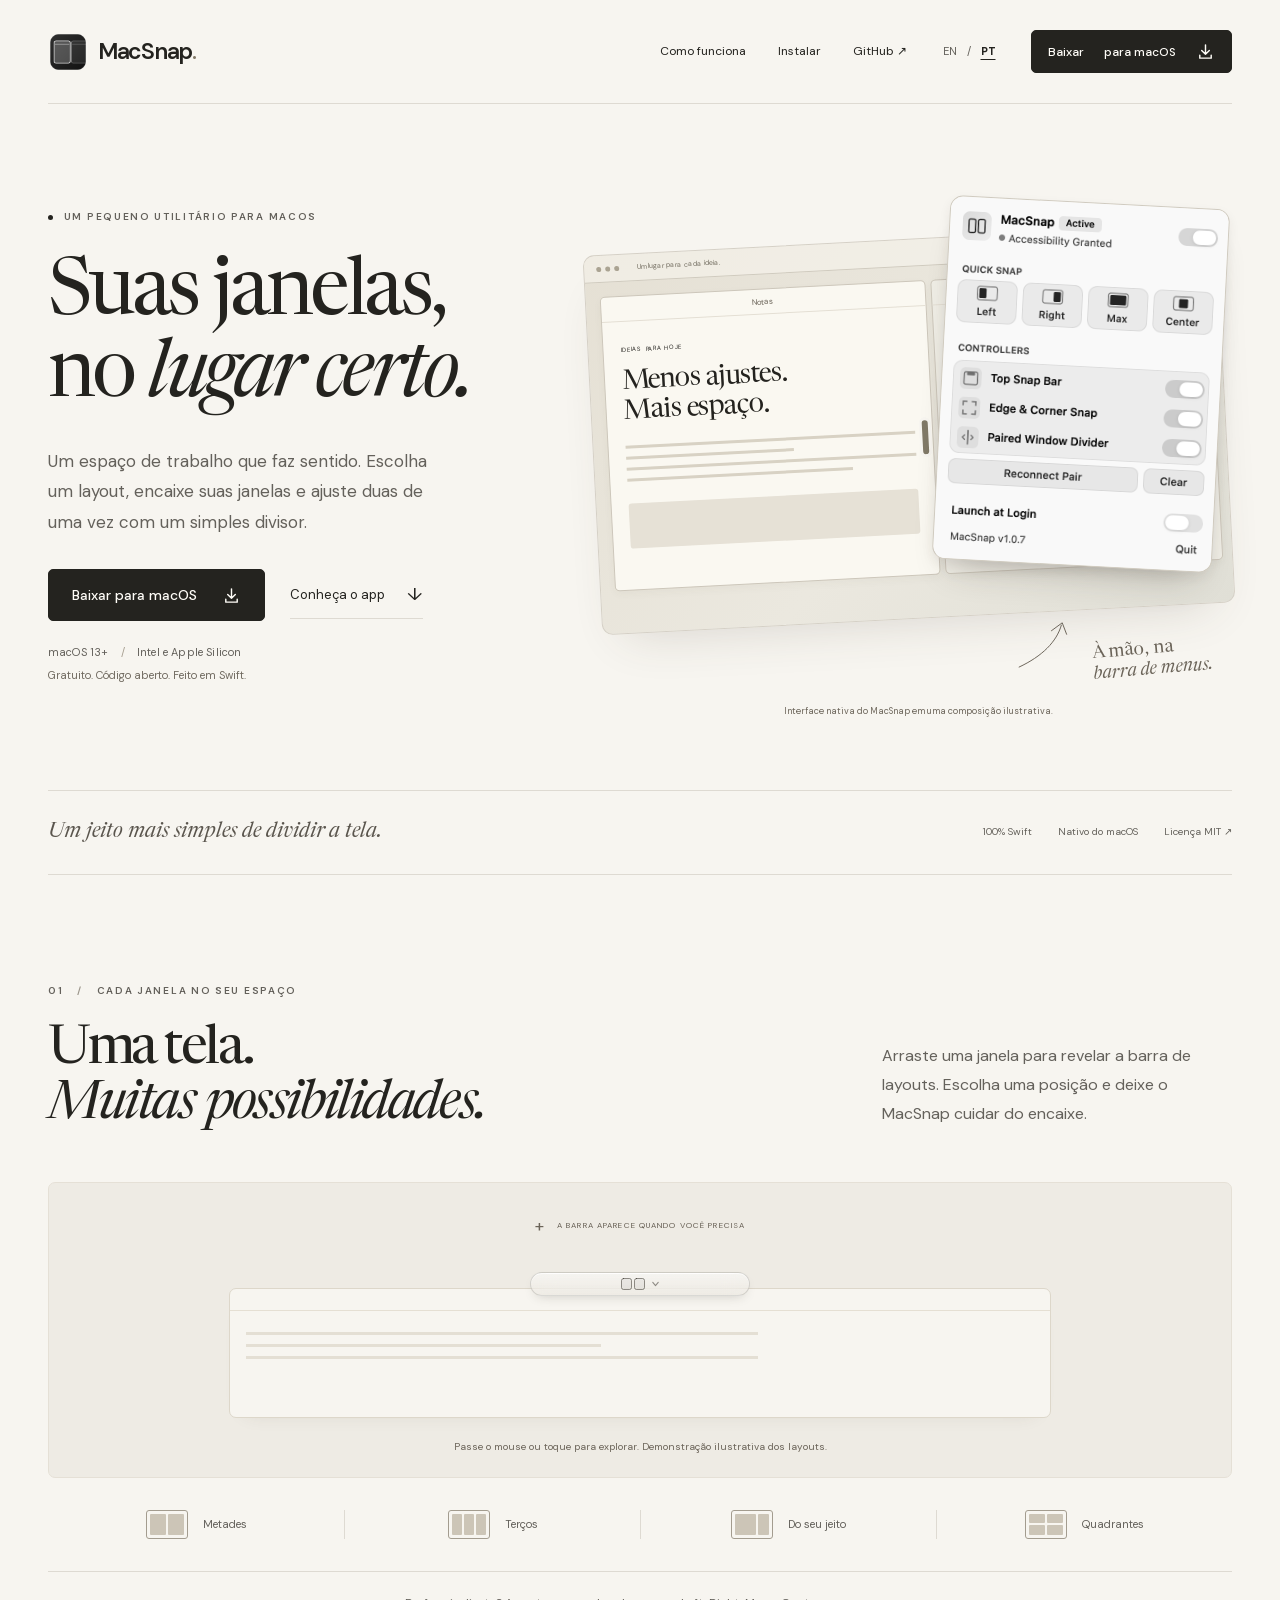
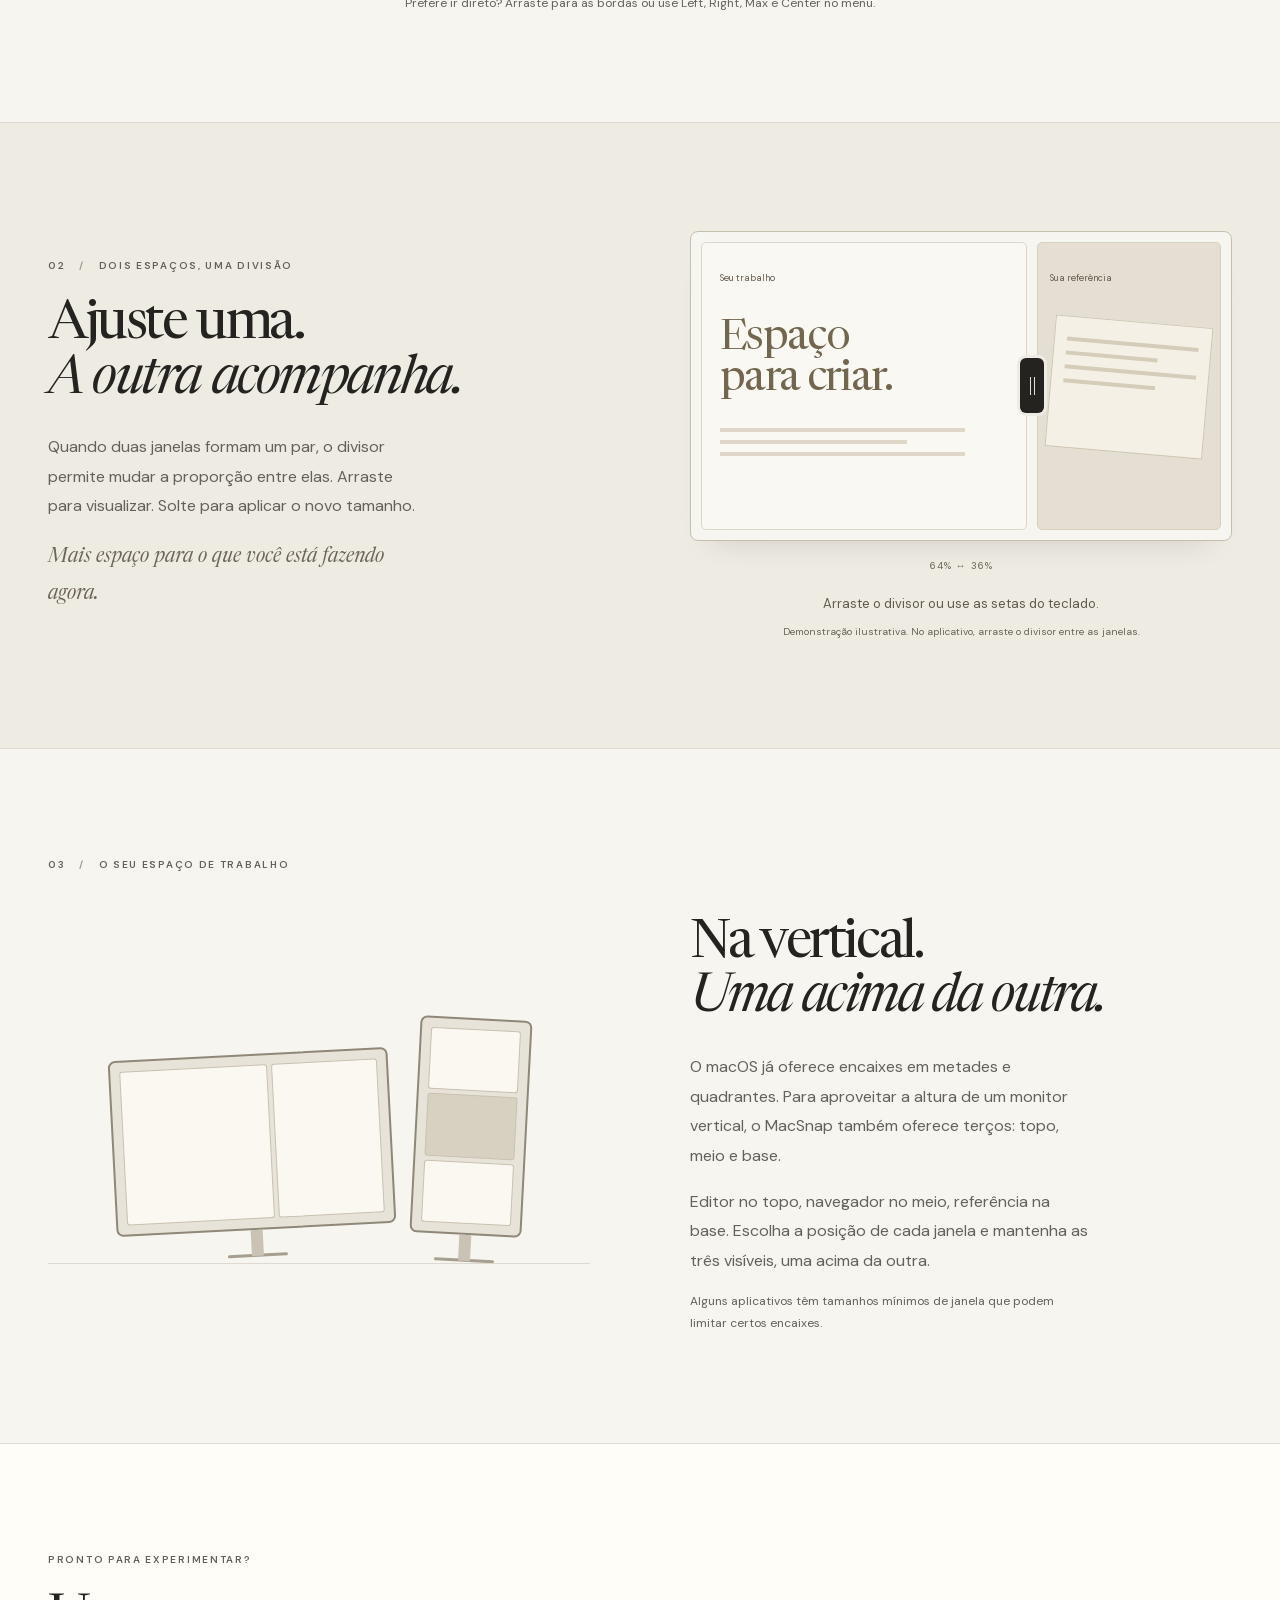
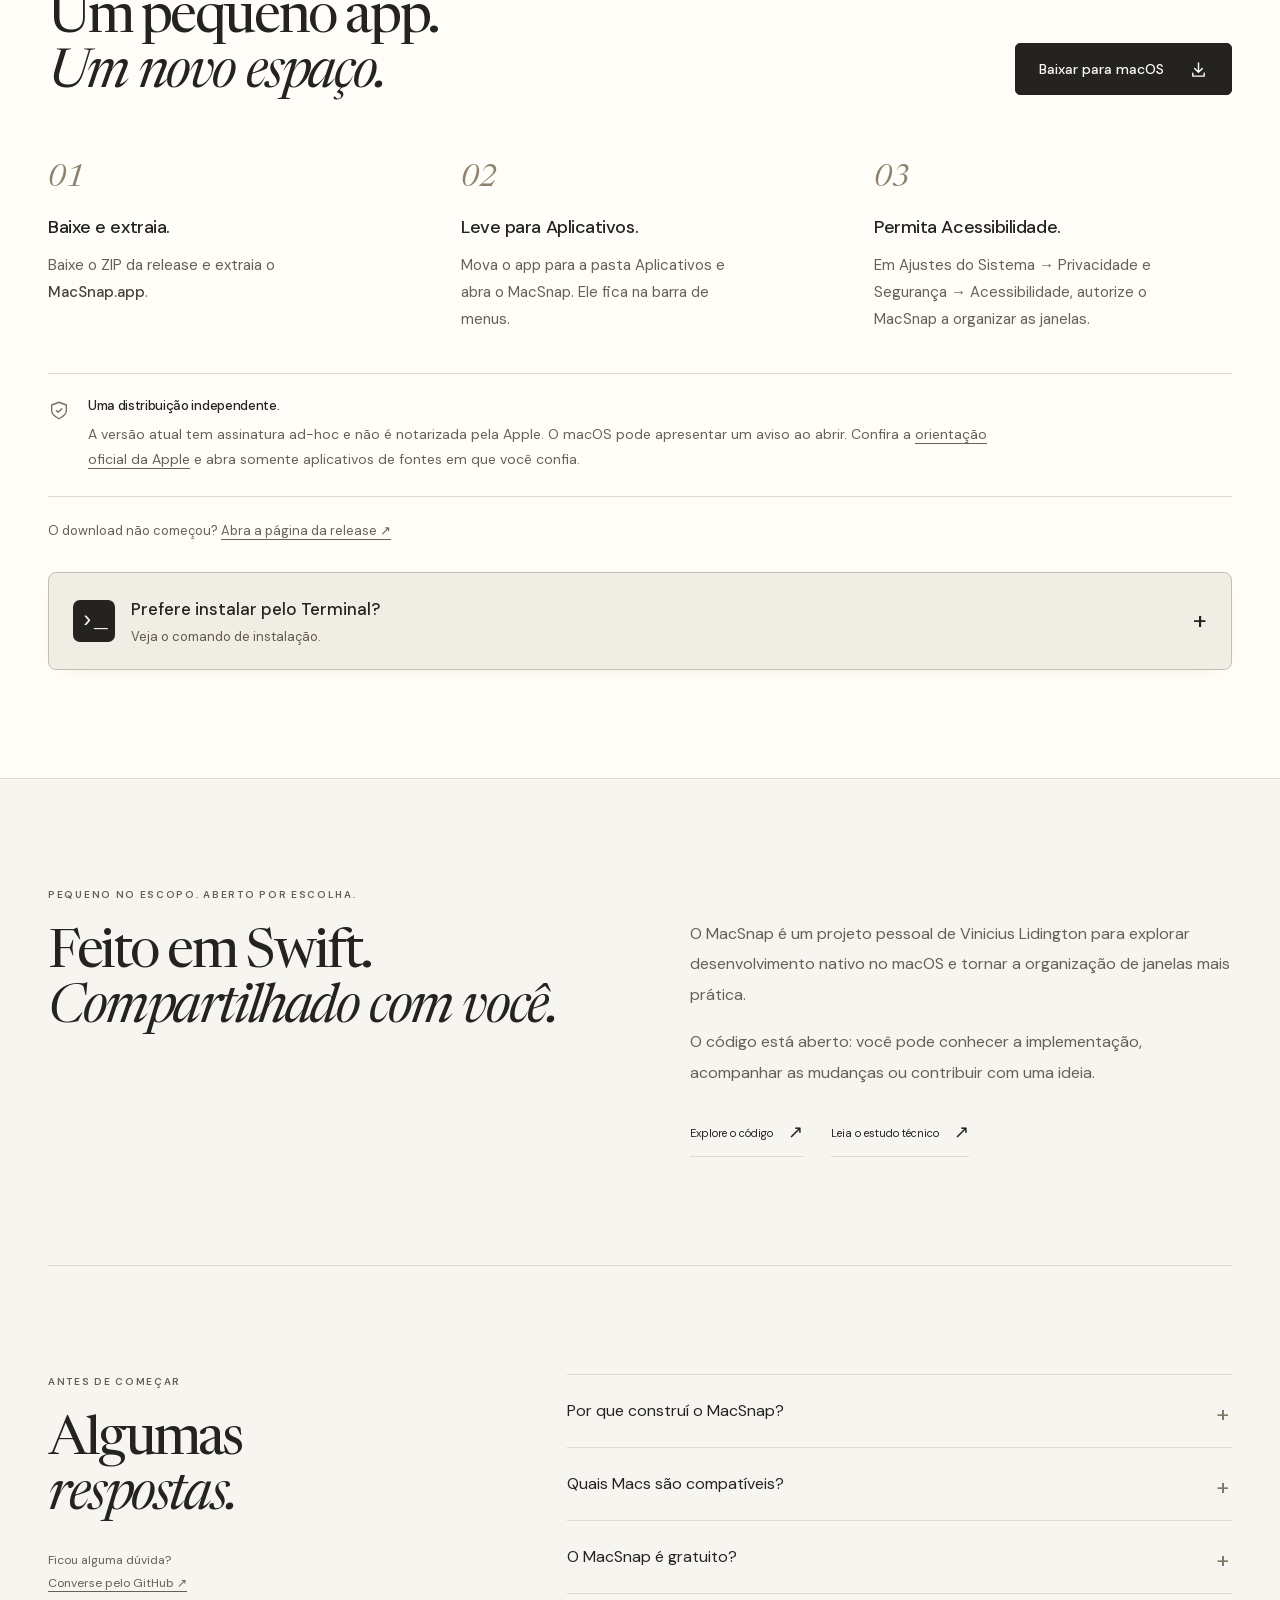
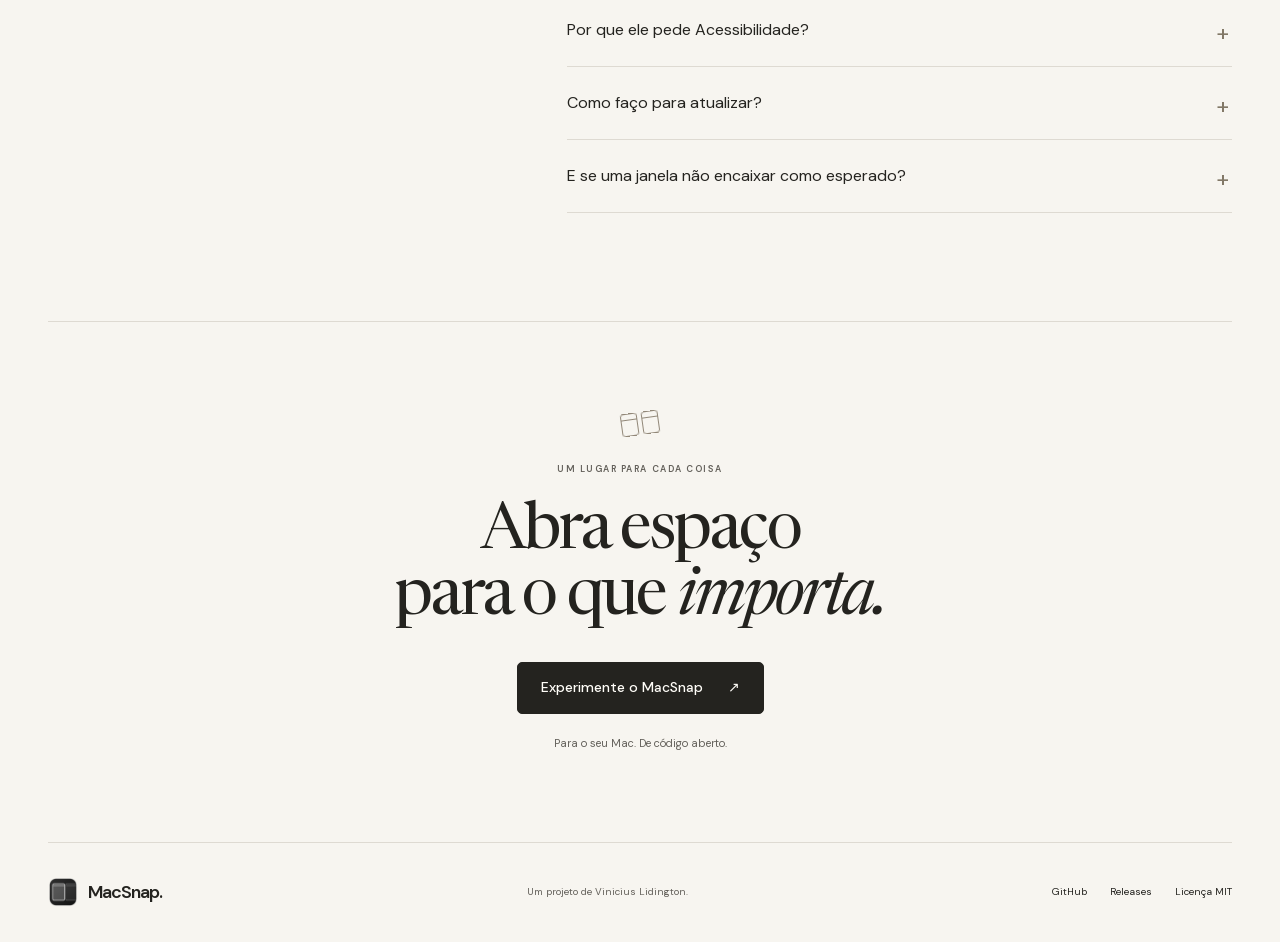
==== site/pt/index.html @ 6fa368d9 "feat: add English website with Portuguese language option" ====
<!doctype html>
<!-- Generated by scripts/build-site-locales.py; edit website/ sources. -->
<html lang="pt-BR">
  <head>
    <meta charset="utf-8" />
    <meta name="viewport" content="width=device-width, initial-scale=1" />
    <meta name="theme-color" content="#f7f5f0" />
    <title>MacSnap — Suas janelas, no lugar certo.</title>
    <meta
      name="description"
      content="Um utilitário nativo em Swift para organizar janelas no macOS. Escolha layouts, encaixe pelas bordas e ajuste duas janelas juntas pelo divisor. Gratuito e de código aberto."
    />
    <link rel="canonical" href="https://viniciuslidington.github.io/MacSnap/pt/" />
    <link rel="alternate" hreflang="en" href="https://viniciuslidington.github.io/MacSnap/" />
    <link rel="alternate" hreflang="pt-BR" href="https://viniciuslidington.github.io/MacSnap/pt/" />
    <link rel="alternate" hreflang="x-default" href="https://viniciuslidington.github.io/MacSnap/" />
    <meta property="og:type" content="website" />
    <meta property="og:locale" content="pt_BR" />
    <meta property="og:locale:alternate" content="en_US" />
    <meta property="og:site_name" content="MacSnap" />
    <meta
      property="og:title"
      content="MacSnap — Suas janelas, no lugar certo."
    />
    <meta
      property="og:description"
      content="Layouts de encaixe e redimensionamento pareado. Um pequeno utilitário nativo para o seu Mac, gratuito e de código aberto."
    />
    <meta
      property="og:url"
      content="https://viniciuslidington.github.io/MacSnap/pt/"
    />
    <meta
      property="og:image"
      content="https://viniciuslidington.github.io/MacSnap/assets/social-preview-pt.png"
    />
    <meta property="og:image:width" content="1200" />
    <meta property="og:image:height" content="630" />
    <meta
      property="og:image:alt"
      content="MacSnap. Suas janelas, no lugar certo. Para macOS, Intel e Apple Silicon."
    />
    <meta name="twitter:card" content="summary_large_image" />
    <meta
      name="twitter:title"
      content="MacSnap — Suas janelas, no lugar certo."
    />
    <meta
      name="twitter:description"
      content="Organize o espaço de trabalho no macOS com um utilitário nativo, gratuito e de código aberto."
    />
    <meta
      name="twitter:image"
      content="https://viniciuslidington.github.io/MacSnap/assets/social-preview-pt.png"
    />
    <link rel="icon" href="../assets/icon-128.png" type="image/png" />
    <link rel="apple-touch-icon" href="../assets/icon.png" />
    <link
      rel="preload"
      href="../assets/fonts/newsreader-latin.woff2"
      as="font"
      type="font/woff2"
      crossorigin
    />
    <link
      rel="preload"
      href="../assets/fonts/dm-sans-latin.woff2"
      as="font"
      type="font/woff2"
      crossorigin
    />
    <link rel="stylesheet" href="../styles.css" />
    <script type="application/json" id="site-copy">{"copySuccess": "Comando copiado. Você pode conferir o script antes de executá-lo.", "copyFailure": "Não foi possível copiar. Selecione o comando e copie manualmente.", "copied": "Copiado", "showLayouts": "Mostrar layouts de encaixe", "hideLayouts": "Recolher layouts de encaixe", "layoutSelected": "{label}. Demonstração ilustrativa dos layouts.", "splitValue": "{first}% para o trabalho, {second}% para a referência"}</script>
    <script src="../script.js" defer></script>
  </head>
  <body>
    <a class="skip-link" href="#conteudo">Pular para o conteúdo</a>
    <header class="site-header wrap">
      <a class="brand" href="#inicio" aria-label="MacSnap, início"
        ><img src="../assets/icon-128.png" width="40" height="40" alt="" /><span
          >MacSnap<span class="brand-period">.</span></span></a>
      <nav class="primary-nav" aria-label="Navegação principal">
        <a href="#como-funciona">Como funciona</a>
        <a href="#instalar">Instalar</a>
        <a
          class="nav-github"
          href="https://github.com/viniciuslidington/MacSnap"
          >GitHub <span aria-hidden="true">↗</span></a>
      </nav>
      <div class="language-switch" role="group" aria-label="Idioma">
        <a href="../" lang="en" hreflang="en" aria-label="English"  data-language-link>EN</a>
        <span aria-hidden="true">/</span>
        <a href="./" lang="pt-BR" hreflang="pt-BR" aria-label="Português" aria-current="page" data-language-link>PT</a>
      </div>
      <a
        class="button button-small header-download" aria-label="Baixar para macOS"
        href="https://github.com/viniciuslidington/MacSnap/releases/latest/download/MacSnap.app.zip"
        ><span class="header-download-label">Baixar</span> <span class="desktop-label">para macOS</span><svg aria-hidden="true" viewBox="0 0 20 20">
          <path d="M10 3v10m-4-4 4 4 4-4M4 14v3h12v-3" /></svg></a>
    </header>
    <main id="conteudo">
      <section class="hero wrap" id="inicio" aria-labelledby="hero-title">
        <div class="hero-copy">
          <p class="eyebrow">
            <span class="status-dot" aria-hidden="true"></span> UM PEQUENO UTILITÁRIO PARA MACOS
          </p>
          <h1 id="hero-title">Suas janelas,<br />no <em>lugar certo.</em></h1>
          <p class="hero-description">
            Um espaço de trabalho que faz sentido. Escolha um layout, encaixe suas janelas e ajuste duas de uma vez com um simples divisor.
          </p>
          <div class="hero-actions">
            <a
              class="button"
              href="https://github.com/viniciuslidington/MacSnap/releases/latest/download/MacSnap.app.zip"
              >Baixar para macOS<svg aria-hidden="true" viewBox="0 0 20 20">
                <path d="M10 3v10m-4-4 4 4 4-4M4 14v3h12v-3" /></svg></a><a class="text-link" href="#como-funciona"
              >Conheça o app <span aria-hidden="true">↓</span></a>
          </div>
          <p class="compatibility">
            macOS 13+ <span aria-hidden="true">/</span> Intel e Apple Silicon
          </p>
          <p class="hero-note">Gratuito. Código aberto. Feito em Swift.</p>
        </div>
        <figure class="hero-product" aria-labelledby="hero-caption">
          <div class="workspace-art" aria-hidden="true">
            <div class="workspace-top">
              <span class="window-dots"><i></i><i></i><i></i></span><span>Um lugar para cada ideia.</span><span class="workspace-time">9:41</span>
            </div>
            <div class="workspace-windows">
              <div class="paper-window">
                <div class="paper-bar">Notas</div>
                <div class="paper-inner">
                  <span class="paper-eyebrow">IDEIAS PARA HOJE</span><span class="paper-heading"
                    >Menos ajustes.<br />Mais espaço.</span><span class="paper-line"></span><span class="paper-line short"></span><span class="paper-line"></span><span class="paper-line medium"></span>
                  <div class="paper-box"></div>
                </div>
              </div>
              <div class="empty-window">
                <div class="paper-bar">Seu próximo projeto</div>
                <div class="empty-lines">
                  <span></span><span></span><span></span><span></span>
                </div>
              </div>
            </div>
            <span class="seam-mark"></span>
          </div>
          <div class="native-menu">
            <img
              src="../assets/menu-native.png"
              width="620"
              height="808"
              alt="Controles nativos do MacSnap: Quick Snap com Left, Right, Max e Center, e opções de layouts, encaixe e divisor pareado."
              fetchpriority="high"
            />
          </div>
          <span class="product-annotation" aria-hidden="true"
            >À mão, na<br /><em>barra de menus.</em><svg viewBox="0 0 80 36">
              <path d="M4 30c29 0 51-8 64-23m-13 1 15-3-1 14" /></svg></span>
          <figcaption id="hero-caption">
            Interface nativa do MacSnap em uma composição ilustrativa.
          </figcaption>
        </figure>
      </section>

      <div class="intro-strip wrap">
        <p>Um jeito mais simples de dividir a tela.</p>
        <div>
          <span>100% Swift</span><span>Nativo do macOS</span><a
            href="https://github.com/viniciuslidington/MacSnap/blob/main/LICENSE"
            >Licença MIT <span aria-hidden="true">↗</span></a>
        </div>
      </div>

      <section
        class="layouts-section wrap section-space"
        id="como-funciona"
        aria-labelledby="layouts-title"
      >
        <div class="section-heading">
          <p class="eyebrow">
            01 <span aria-hidden="true">/</span> CADA JANELA NO SEU ESPAÇO
          </p>
          <div class="heading-row">
            <h2 id="layouts-title">
              Uma tela.<br /><em>Muitas possibilidades.</em>
            </h2>
            <p>
              Arraste uma janela para revelar a barra de layouts. Escolha uma posição e deixe o MacSnap cuidar do encaixe.
            </p>
          </div>
        </div>
        <figure class="layouts-capture">
          <div class="layout-label">
            <span class="small-cross" aria-hidden="true">+</span><span>A BARRA APARECE QUANDO VOCÊ PRECISA</span>
          </div>
          <div class="layout-stage" data-layout-demo>
            <div class="layout-backdrop" aria-hidden="true">
              <span></span><i></i><i></i><i></i>
            </div>
            <button
              class="layout-trigger"
              type="button"
              aria-label="Mostrar layouts de encaixe"
              aria-expanded="true"
              aria-controls="layout-panel"
              hidden
            >
              <svg aria-hidden="true" viewBox="0 0 24 12">
                <rect x="0.5" y="0.5" width="10" height="11" rx="2" />
                <rect x="13.5" y="0.5" width="10" height="11" rx="2" />
              </svg>
              <span aria-hidden="true"
                ><svg viewBox="0 0 9 6"><path d="m1 1 3.5 4L8 1" /></svg></span>
            </button>
            <div class="layout-panel" id="layout-panel">
              <div
                class="layout-playground"
                role="group"
                aria-label="Experimente os espaços dos layouts"
              >
                <div class="layout-template" role="group" aria-label="Metades">
                  <button
                    type="button"
                    aria-label="Metade esquerda"
                    aria-pressed="false"
                  ></button>
                  <button
                    type="button"
                    aria-label="Metade direita"
                    aria-pressed="false"
                  ></button>
                </div>
                <div
                  class="layout-template template-thirds"
                  role="group"
                  aria-label="Terços"
                >
                  <button
                    type="button"
                    aria-label="Terço esquerdo"
                    aria-pressed="false"
                  ></button>
                  <button
                    type="button"
                    aria-label="Terço central"
                    aria-pressed="false"
                  ></button>
                  <button
                    type="button"
                    aria-label="Terço direito"
                    aria-pressed="false"
                  ></button>
                </div>
                <div
                  class="layout-template template-wide-left"
                  role="group"
                  aria-label="Dois terços à esquerda"
                >
                  <button
                    type="button"
                    aria-label="Dois terços à esquerda"
                    aria-pressed="false"
                  ></button>
                  <button
                    type="button"
                    aria-label="Um terço à direita"
                    aria-pressed="false"
                  ></button>
                </div>
                <div
                  class="layout-template template-wide-right"
                  role="group"
                  aria-label="Dois terços à direita"
                >
                  <button
                    type="button"
                    aria-label="Um terço à esquerda"
                    aria-pressed="false"
                  ></button>
                  <button
                    type="button"
                    aria-label="Dois terços à direita"
                    aria-pressed="false"
                  ></button>
                </div>
                <div
                  class="layout-template template-quarters"
                  role="group"
                  aria-label="Quadrantes"
                >
                  <button
                    type="button"
                    aria-label="Quadrante superior esquerdo"
                    aria-pressed="false"
                  ></button>
                  <button
                    type="button"
                    aria-label="Quadrante superior direito"
                    aria-pressed="false"
                  ></button>
                  <button
                    type="button"
                    aria-label="Quadrante inferior esquerdo"
                    aria-pressed="false"
                  ></button>
                  <button
                    type="button"
                    aria-label="Quadrante inferior direito"
                    aria-pressed="false"
                  ></button>
                </div>
                <div
                  class="layout-template template-max"
                  role="group"
                  aria-label="Maximizar"
                >
                  <button
                    type="button"
                    aria-label="Janela maximizada"
                    aria-pressed="false"
                  ></button>
                </div>
              </div>
            </div>
          </div>
          <figcaption data-layout-caption aria-live="polite">
            Passe o mouse ou toque para explorar. Demonstração ilustrativa dos layouts.
          </figcaption>
        </figure>
        <ul class="layout-types" aria-label="Exemplos de layouts">
          <li>
            <span class="mini-layout halves" aria-hidden="true"
              ><i></i><i></i></span><span>Metades</span>
          </li>
          <li>
            <span class="mini-layout thirds" aria-hidden="true"
              ><i></i><i></i><i></i></span><span>Terços</span>
          </li>
          <li>
            <span class="mini-layout asymmetric" aria-hidden="true"
              ><i></i><i></i></span><span>Do seu jeito</span>
          </li>
          <li>
            <span class="mini-layout quarters" aria-hidden="true"
              ><i></i><i></i><i></i><i></i></span><span>Quadrantes</span>
          </li>
        </ul>
        <p class="section-footnote">
          Prefere ir direto? Arraste para as bordas ou use Left, Right, Max e Center no menu.
        </p>
      </section>

      <section
        class="paired-section section-space"
        aria-labelledby="paired-title"
      >
        <div class="wrap paired-grid">
          <div class="paired-copy">
            <p class="eyebrow">
              02 <span aria-hidden="true">/</span> DOIS ESPAÇOS, UMA DIVISÃO
            </p>
            <h2 id="paired-title">
              Ajuste uma.<br /><em>A outra acompanha.</em>
            </h2>
            <p>
              Quando duas janelas formam um par, o divisor permite mudar a proporção entre elas. Arraste para visualizar. Solte para aplicar o novo tamanho.
            </p>
            <p class="quiet">Mais espaço para o que você está fazendo agora.</p>
          </div>
          <figure class="pair-figure" data-pair-demo>
            <div
              class="pair-diagram"
              role="group"
              aria-label="Demonstração de divisão entre duas janelas"
            >
              <div class="pair-first">
                <span class="diagram-title">Seu trabalho</span>
                <div class="diagram-heading">Espaço<br />para criar.</div>
                <div class="diagram-lines"><i></i><i></i><i></i></div>
              </div>
              <div class="pair-divider">
                <span data-static-divider aria-hidden="true"
                  ><i></i><i></i></span>
                <button
                  class="pair-handle"
                  data-pair-handle
                  type="button"
                  role="slider"
                  aria-label="Ajustar divisão entre as janelas"
                  aria-orientation="horizontal"
                  aria-valuemin="40"
                  aria-valuemax="70"
                  aria-valuenow="65"
                  aria-describedby="pair-demo-hint"
                  hidden
                >
                  <i></i><i></i>
                </button>
              </div>
              <div class="pair-second">
                <span class="diagram-title">Sua referência</span>
                <div class="reference-sheet"><i></i><i></i><i></i><i></i></div>
              </div>
              <span class="ratio-caption" data-pair-ratio aria-hidden="true"
                >2/3 <span aria-hidden="true">↔</span> 1/3</span>
            </div>
            <p class="pair-hint" id="pair-demo-hint" hidden>
              Arraste o divisor ou use as setas do teclado.
            </p>
            <figcaption id="pair-demo-caption">
              Demonstração ilustrativa. No aplicativo, arraste o divisor entre as janelas.
            </figcaption>
          </figure>
        </div>
      </section>

      <section
        class="screens-section wrap section-space"
        aria-labelledby="screens-title"
      >
        <p class="eyebrow">
          03 <span aria-hidden="true">/</span> O SEU ESPAÇO DE TRABALHO
        </p>
        <div class="screens-grid">
          <div class="screen-drawing" aria-hidden="true">
            <div class="landscape-screen">
              <div><i></i><i></i></div>
            </div>
            <div class="portrait-screen">
              <div><i></i><i></i><i></i></div>
            </div>
            <span class="screen-ground"></span>
          </div>
          <div>
            <h2 id="screens-title">
              Na vertical.<br /><em>Uma acima da outra.</em>
            </h2>
            <p>
              O macOS já oferece encaixes em metades e quadrantes. Para aproveitar a altura de um monitor vertical, o MacSnap também oferece terços: topo, meio e base.
            </p>
            <p>
              Editor no topo, navegador no meio, referência na base. Escolha a posição de cada janela e mantenha as três visíveis, uma acima da outra.
            </p>
            <p class="quiet">
              Alguns aplicativos têm tamanhos mínimos de janela que podem limitar certos encaixes.
            </p>
          </div>
        </div>
      </section>

      <section
        class="install-section section-space"
        id="instalar"
        aria-labelledby="install-title"
      >
        <div class="wrap">
          <div class="heading-row">
            <div>
              <p class="eyebrow">PRONTO PARA EXPERIMENTAR?</p>
              <h2 id="install-title">
                Um pequeno app.<br /><em>Um novo espaço.</em>
              </h2>
            </div>
            <a
              class="button"
              href="https://github.com/viniciuslidington/MacSnap/releases/latest/download/MacSnap.app.zip"
              >Baixar para macOS<svg aria-hidden="true" viewBox="0 0 20 20">
                <path d="M10 3v10m-4-4 4 4 4-4M4 14v3h12v-3" /></svg></a>
          </div>
          <ol class="install-steps">
            <li>
              <span class="step-number">01</span>
              <h3>Baixe e extraia.</h3>
              <p>
                Baixe o ZIP da release e extraia o <strong>MacSnap.app</strong>.
              </p>
            </li>
            <li>
              <span class="step-number">02</span>
              <h3>Leve para Aplicativos.</h3>
              <p>
                Mova o app para a pasta Aplicativos e abra o MacSnap. Ele fica na barra de menus.
              </p>
            </li>
            <li>
              <span class="step-number">03</span>
              <h3>Permita Acessibilidade.</h3>
              <p>
                Em Ajustes do Sistema → Privacidade e Segurança → Acessibilidade, autorize o MacSnap a organizar as janelas.
              </p>
            </li>
          </ol>
          <aside class="installation-note" aria-labelledby="install-note-title">
            <svg aria-hidden="true" viewBox="0 0 24 24">
              <path d="M12 3 4 6v6c0 5 8 9 8 9s8-4 8-9V6l-8-3Z" />
              <path d="m9 12 2 2 4-4" />
            </svg>
            <div>
              <h3 id="install-note-title">Uma distribuição independente.</h3>
              <p>
                A versão atual tem assinatura ad-hoc e não é notarizada pela Apple. O macOS pode apresentar um aviso ao abrir. Confira a
                <a href="https://support.apple.com/pt-br/102445"
                  >orientação oficial da Apple</a>
                e abra somente aplicativos de fontes em que você confia.
              </p>
            </div>
          </aside>
          <p class="release-fallback">
            O download não começou?
            <a
              href="https://github.com/viniciuslidington/MacSnap/releases/latest"
              >Abra a página da release <span aria-hidden="true">↗</span></a>
          </p>
          <details class="terminal-install">
            <summary>
              <span class="terminal-icon" aria-hidden="true">›_</span>
              <span
                ><strong>Prefere instalar pelo Terminal?</strong><span class="terminal-subtitle"
                  >Veja o comando de instalação.</span></span>
              <span class="terminal-chevron" aria-hidden="true">+</span>
            </summary>
            <p>
              O instalador baixa o app, configura o início de sessão e abre os ajustes de Acessibilidade. Você pode
              <a
                href="https://github.com/viniciuslidington/MacSnap/blob/main/install.sh"
                >ler o script antes de executar</a>.
            </p>
            <div class="code-box">
              <!-- prettier-ignore -->
              <code id="install-command">/bin/bash -c "$(curl -fsSL https://raw.githubusercontent.com/viniciuslidington/MacSnap/main/install.sh)"</code>
              <button type="button" data-copy-command hidden>
                Copiar comando
              </button>
            </div>
            <p class="copy-status" role="status" aria-live="polite"></p>
          </details>
        </div>
      </section>

      <section
        class="about-section wrap section-space"
        aria-labelledby="about-title"
      >
        <div class="about-grid">
          <div>
            <p class="eyebrow">PEQUENO NO ESCOPO. ABERTO POR ESCOLHA.</p>
            <h2 id="about-title">
              Feito em Swift.<br /><em>Compartilhado com você.</em>
            </h2>
          </div>
          <div class="about-copy">
            <p>
              O MacSnap é um projeto pessoal de Vinicius Lidington para explorar desenvolvimento nativo no macOS e tornar a organização de janelas mais prática.
            </p>
            <p>
              O código está aberto: você pode conhecer a implementação, acompanhar as mudanças ou contribuir com uma ideia.
            </p>
            <div class="about-links">
              <a
                class="text-link"
                href="https://github.com/viniciuslidington/MacSnap"
                >Explore o código <span aria-hidden="true">↗</span></a><a
                class="text-link"
                href="https://github.com/viniciuslidington/MacSnap/blob/main/docs/architecture/native-window-study.md"
                >Leia o estudo técnico <span aria-hidden="true">↗</span></a>
            </div>
          </div>
        </div>
      </section>

      <section
        class="faq-section wrap section-space"
        id="duvidas"
        aria-labelledby="faq-title"
      >
        <div>
          <p class="eyebrow">ANTES DE COMEÇAR</p>
          <h2 id="faq-title">Algumas<br /><em>respostas.</em></h2>
          <p>
            Ficou alguma dúvida?<br /><a
              href="https://github.com/viniciuslidington/MacSnap/issues"
              >Converse pelo GitHub <span aria-hidden="true">↗</span></a>
          </p>
        </div>
        <div class="faq-list">
          <details>
            <summary>Por que construí o MacSnap?</summary>
            <p>
              Depois de usar outros sistemas operacionais, senti falta de alguns detalhes na organização de janelas do macOS. Encontrei aplicativos que resolvem isso, mas com recursos completos disponíveis apenas em versões pagas. Isso me motivou a criar um app nativo, gratuito e de código aberto, inicialmente para meu uso pessoal.
            </p>
          </details>
          <details>
            <summary>Quais Macs são compatíveis?</summary>
            <p>
              O pacote é universal, com executáveis para Intel e Apple Silicon, e tem macOS 13 como requisito mínimo. O comportamento de encaixe pode variar conforme o aplicativo e a configuração das telas.
            </p>
          </details>
          <details>
            <summary>O MacSnap é gratuito?</summary>
            <p>
              Sim. O download é gratuito e o código está disponível sob a
              <a
                href="https://github.com/viniciuslidington/MacSnap/blob/main/LICENSE"
                >licença MIT</a>.
            </p>
          </details>
          <details>
            <summary>Por que ele pede Acessibilidade?</summary>
            <p>
              O macOS exige essa permissão para que o MacSnap possa consultar, posicionar e redimensionar janelas de outros aplicativos. Você pode gerenciar a autorização nos Ajustes do Sistema.
            </p>
          </details>
          <details>
            <summary>Como faço para atualizar?</summary>
            <p>
              Confira a
              <a
                href="https://github.com/viniciuslidington/MacSnap/releases/latest"
                >release mais recente</a>, encerre o MacSnap que estiver aberto e substitua o aplicativo em Aplicativos pela nova cópia. O botão de download desta página aponta sempre para o pacote da release mais recente.
            </p>
          </details>
          <details>
            <summary>E se uma janela não encaixar como esperado?</summary>
            <p>
              Alguns aplicativos impõem tamanhos mínimos ou restrições ao redimensionamento. Se encontrar um problema,
              <a href="https://github.com/viniciuslidington/MacSnap/issues"
                >abra uma issue</a>
              com a versão do macOS, o aplicativo envolvido e os passos para reproduzir, sem incluir documentos ou dados pessoais.
            </p>
          </details>
        </div>
      </section>

      <section class="closing-section wrap" aria-labelledby="closing-title">
        <div class="closing-mark" aria-hidden="true">
          <span></span><span></span>
        </div>
        <p class="eyebrow">UM LUGAR PARA CADA COISA</p>
        <h2 id="closing-title">
          Abra espaço<br />para o que <em>importa.</em>
        </h2>
        <a
          class="button"
          href="https://github.com/viniciuslidington/MacSnap/releases/latest/download/MacSnap.app.zip"
          >Experimente o MacSnap <span aria-hidden="true">↗</span></a>
        <p>Para o seu Mac. De código aberto.</p>
      </section>
    </main>
    <footer class="site-footer wrap">
      <a class="brand" href="#inicio"
        ><img src="../assets/icon-128.png" width="30" height="30" alt="" /><span
          >MacSnap.</span></a>
      <p>
        Um projeto de
        <a href="https://github.com/viniciuslidington">Vinicius Lidington</a>.
      </p>
      <nav aria-label="Links do projeto">
        <a href="https://github.com/viniciuslidington/MacSnap">GitHub</a><a href="https://github.com/viniciuslidington/MacSnap/releases"
          >Releases</a><a
          href="https://github.com/viniciuslidington/MacSnap/blob/main/LICENSE"
          >Licença MIT</a>
      </nav>
    </footer>
  </body>
</html>
---- site/styles.css ----
@font-face {
  font-family: Newsreader;
  src: url("assets/fonts/newsreader-latin.woff2") format("woff2");
  font-style: normal;
  font-weight: 400;
  font-display: swap;
}
@font-face {
  font-family: Newsreader;
  src: url("assets/fonts/newsreader-latin-italic.woff2") format("woff2");
  font-style: italic;
  font-weight: 400;
  font-display: swap;
}
@font-face {
  font-family: "DM Sans";
  src: url("assets/fonts/dm-sans-latin.woff2") format("woff2");
  font-style: normal;
  font-weight: 400 700;
  font-display: swap;
}
:root {
  --paper: #f7f5f0;
  --surface: #fffdf8;
  --ink: #24231f;
  --muted: #64615b;
  --line: #dedad2;
  --soft: #eeebe4;
  --serif: Newsreader, Georgia, serif;
  --sans: "DM Sans", sans-serif;
  --max: 1240px;
}
* {
  box-sizing: border-box;
}
html {
  scroll-behavior: smooth;
  scroll-padding-top: 32px;
}
body {
  margin: 0;
  background: var(--paper);
  color: var(--ink);
  font: 400 17px/1.65 var(--sans);
  -webkit-font-smoothing: antialiased;
}
a {
  color: inherit;
  text-underline-offset: 4px;
}
a:hover {
  text-decoration-thickness: 2px;
}
button {
  font: inherit;
}
img {
  display: block;
  max-width: 100%;
  height: auto;
}
svg {
  fill: none;
  stroke: currentColor;
  stroke-width: 1.5;
  stroke-linecap: round;
  stroke-linejoin: round;
}
h1,
h2,
h3,
p,
figure {
  margin: 0;
}
h1,
h2 {
  font-family: var(--serif);
  font-weight: 400;
  line-height: 1.03;
  letter-spacing: -0.045em;
}
h1 {
  font-size: clamp(58px, 6.2vw, 88px);
}
h2 {
  font-size: clamp(40px, 4.2vw, 59px);
}
h3 {
  font-size: 20px;
  font-weight: 500;
  line-height: 1.3;
  letter-spacing: -0.025em;
}
em {
  font-weight: 400;
}
p {
  color: var(--muted);
}
:focus-visible {
  outline: 2px solid var(--ink);
  outline-offset: 5px;
}
::selection {
  background: #ded8c9;
  color: var(--ink);
}
.wrap {
  width: min(var(--max), calc(100% - 96px));
  margin-inline: auto;
}
.section-space {
  padding-block: 108px;
}
.eyebrow {
  font-size: 10px;
  line-height: 1.6;
  letter-spacing: 0.17em;
  font-weight: 600;
  color: var(--muted);
}
.eyebrow > span:not(.status-dot) {
  margin-inline: 10px;
  color: #9b958a;
}
.quiet {
  font-size: 15px;
}
.button {
  display: inline-flex;
  min-height: 52px;
  align-items: center;
  justify-content: center;
  gap: 25px;
  padding: 14px 23px;
  border: 1px solid var(--ink);
  border-radius: 5px;
  background: var(--ink);
  color: var(--surface);
  text-decoration: none;
  font-size: 14px;
  font-weight: 500;
  line-height: 1.5;
  transition:
    background 0.2s,
    transform 0.2s;
  white-space: nowrap;
}
.button:hover {
  background: #424039;
  text-decoration: none;
  transform: translateY(-2px);
}
.button svg {
  width: 19px;
  height: 19px;
}
.button-small {
  min-height: 43px;
  padding: 10px 16px;
  font-size: 12px;
  gap: 20px;
}
.text-link {
  display: inline-flex;
  align-items: center;
  gap: 22px;
  font-size: 13px;
  text-decoration: none;
  border-bottom: 1px solid var(--line);
  padding-block: 8px;
}
.text-link:hover {
  border-color: var(--ink);
}
.text-link span {
  font-size: 18px;
}
.skip-link {
  position: absolute;
  left: 24px;
  top: -80px;
  z-index: 100;
  padding: 10px 20px;
  background: var(--ink);
  color: white;
}
.skip-link:focus {
  top: 10px;
}
.site-header {
  height: 104px;
  display: flex;
  align-items: center;
  gap: 28px;
  border-bottom: 1px solid var(--line);
}
.brand {
  display: inline-flex;
  gap: 10px;
  align-items: center;
  text-decoration: none;
  color: var(--ink);
  font-size: 23px;
  font-weight: 600;
  letter-spacing: -0.055em;
  white-space: nowrap;
}
.brand img {
  border-radius: 8px;
}
.brand-period {
  color: #827967;
}
.site-header nav {
  margin-left: auto;
  display: flex;
  gap: 32px;
  font-size: 12px;
}
.site-header nav a {
  text-decoration: none;
  padding-block: 10px;
}
.site-header nav a:hover {
  text-decoration: underline;
}
.language-switch {
  display: inline-flex;
  align-items: center;
  flex-shrink: 0;
  gap: 2px;
  font-size: 11px;
  color: var(--muted);
}
.language-switch a {
  display: grid;
  place-items: center;
  min-width: 30px;
  min-height: 44px;
  padding-inline: 4px;
  text-decoration: none;
}
.language-switch a[aria-current="page"] {
  color: var(--ink);
  font-weight: 700;
  text-decoration: underline;
}
.language-switch a:hover {
  text-decoration: underline;
}
html:lang(en) .hero h1 {
  font-size: clamp(54px, 5.75vw, 82px);
}
.hero {
  display: grid;
  grid-template-columns: 47% 53%;
  min-height: 686px;
  align-items: center;
  padding-top: 35px;
  padding-bottom: 36px;
}
.hero-copy {
  position: relative;
  z-index: 2;
  padding-block: 45px;
  animation: rise 0.7s both;
}
.hero-copy .eyebrow {
  margin-bottom: 30px;
}
.status-dot {
  display: inline-block;
  width: 5px;
  height: 5px;
  border-radius: 50%;
  background: var(--ink);
  vertical-align: middle;
  margin-right: 7px;
}
.hero-description {
  max-width: 380px;
  margin-top: 27px;
  font-size: 16px;
  line-height: 1.8;
}
.hero-actions {
  display: flex;
  align-items: center;
  gap: 25px;
  margin-top: 32px;
}
.compatibility {
  font-size: 11px;
  margin-top: 22px;
  letter-spacing: 0.015em;
}
.compatibility > span {
  margin-inline: 9px;
  color: #a69e90;
}
.hero-note {
  font-size: 11px;
  margin-top: 4px;
  color: #716b61;
}
.hero-product {
  position: relative;
  min-width: 0;
  height: 570px;
  animation: rise 0.85s 0.1s both;
}
.workspace-art {
  position: absolute;
  left: -2%;
  right: 1%;
  top: 77px;
  height: 380px;
  border: 1px solid #d5d0c6;
  border-radius: 11px;
  background: linear-gradient(135deg, #e5e0d4, #ebe8df 55%, #e0dfd6);
  box-shadow: 0 24px 50px -25px #49402e30;
  overflow: hidden;
  transform: rotate(-3deg);
}
.workspace-top {
  height: 27px;
  background: #f6f3ecaa;
  border-bottom: 1px solid #d0cbbf;
  display: flex;
  align-items: center;
  justify-content: space-between;
  padding: 0 12px;
  gap: 18px;
  font-size: 7px;
  color: #736e61;
}
.window-dots {
  display: flex;
  gap: 4px;
}
.window-dots i {
  width: 5px;
  height: 5px;
  border-radius: 50%;
  background: #aaa392;
}
.workspace-time {
  margin-left: auto;
}
.workspace-windows {
  display: grid;
  grid-template-columns: 54% 46%;
  height: calc(100% - 55px);
  gap: 5px;
  padding: 14px;
}
.paper-window,
.empty-window {
  min-width: 0;
  background: #faf8f1;
  border: 1px solid #cdc7bb;
  border-radius: 5px;
  box-shadow: 0 3px 8px #51452d0a;
}
.paper-bar {
  height: 25px;
  border-bottom: 1px solid #e4dfd4;
  text-align: center;
  font-size: 8px;
  line-height: 25px;
  color: #6b6459;
}
.paper-inner {
  padding: 24px 17px;
}
.paper-eyebrow {
  display: block;
  font-size: 6px;
  letter-spacing: 0.12em;
}
.paper-heading {
  display: block;
  margin: 12px 0 19px;
  font: 27px/1.1 var(--serif);
  letter-spacing: -0.04em;
}
.paper-line {
  display: block;
  height: 3px;
  background: #d8d2c4;
  margin-top: 8px;
  width: 100%;
}
.paper-line.short {
  width: 58%;
}
.paper-line.medium {
  width: 78%;
}
.paper-box {
  height: 45px;
  background: #e6e1d6;
  border-radius: 3px;
  margin-top: 22px;
}
.empty-window {
  background: #efede5;
}
.empty-lines {
  padding: 30px 17px;
}
.empty-lines span {
  display: block;
  height: 6px;
  background: #ddd9cc;
  margin: 10px 0;
}
.empty-lines span:nth-child(2n) {
  width: 70%;
}
.seam-mark {
  position: absolute;
  left: 52%;
  top: 48%;
  height: 34px;
  width: 6px;
  border-radius: 5px;
  background: #807967;
  box-shadow: 0 0 0 3px #f7f5f0;
}
.native-menu {
  position: absolute;
  right: 11px;
  top: 40px;
  width: 280px;
  transform: rotate(3deg);
  border: 1px solid #d0cbc0;
  border-radius: 13px;
  overflow: hidden;
  background: #f3f1eb;
  box-shadow:
    0 24px 36px -20px #352e254d,
    0 5px 12px #352e2512;
}
.native-menu img {
  width: 100%;
  height: auto;
}
.product-annotation {
  position: absolute;
  right: 20px;
  bottom: 51px;
  font: 18px/1.15 var(--serif);
  transform: rotate(-5deg);
  color: #6b6459;
}
.product-annotation svg {
  position: absolute;
  top: -20px;
  left: -83px;
  width: 70px;
  transform: rotate(-20deg);
  stroke-width: 1;
}
.hero-product figcaption {
  position: absolute;
  left: 0;
  right: 0;
  bottom: 13px;
  font-size: 9px;
  text-align: center;
  color: #6b6459;
}
.intro-strip {
  border-top: 1px solid var(--line);
  border-bottom: 1px solid var(--line);
  display: flex;
  align-items: center;
  justify-content: space-between;
  gap: 30px;
  min-height: 85px;
}
.intro-strip > p {
  font: italic 21px var(--serif);
  color: #5a554d;
}
.intro-strip > div {
  display: flex;
  gap: 26px;
  font-size: 10px;
  color: var(--muted);
}
.intro-strip a {
  text-decoration: none;
}
.intro-strip a:hover {
  text-decoration: underline;
}
.heading-row {
  display: flex;
  justify-content: space-between;
  align-items: end;
  gap: 70px;
}
.section-heading > .eyebrow {
  margin-bottom: 24px;
}
.heading-row > p {
  max-width: 350px;
  font-size: 15px;
  line-height: 1.8;
  padding-bottom: 5px;
}
.layouts-capture {
  margin-top: 48px;
  padding: 29px 50px 22px;
  background: #eeebe4;
  border: 1px solid #e5e0d6;
  border-radius: 7px;
  position: relative;
}
.layout-label {
  display: flex;
  gap: 12px;
  align-items: center;
  justify-content: center;
  font-size: 8px;
  letter-spacing: 0.14em;
  color: #6b6459;
  margin-bottom: 22px;
}
.small-cross {
  font-size: 17px;
  font-weight: 400;
}
.layout-stage {
  position: relative;
}
.layout-backdrop {
  display: none;
}
.layout-stage.is-enhanced {
  padding-top: 58px;
}
.is-enhanced .layout-backdrop {
  display: block;
  position: absolute;
  inset: 26px 12% 0;
  padding: 34px 16px 12px;
  border: 1px solid #ddd7ca;
  border-radius: 7px;
  background: #f7f5f0;
  box-shadow: 0 10px 20px -18px #443c2930;
}
.layout-backdrop span {
  position: absolute;
  inset: 0 0 auto;
  height: 22px;
  border-bottom: 1px solid #e5dfd3;
}
.layout-backdrop i {
  display: block;
  width: 65%;
  height: 3px;
  background: #e4dfd4;
  margin-top: 9px;
}
.layout-backdrop i:nth-of-type(2) {
  width: 45%;
}
.layout-trigger:not([hidden]) {
  position: absolute;
  z-index: 3;
  top: 0;
  left: 50%;
  translate: -50% 0;
  width: min(220px, 100%);
  height: 44px;
  display: flex;
  align-items: center;
  justify-content: center;
  gap: 7px;
  padding: 0;
  border: 0;
  background: transparent;
  color: var(--ink);
  cursor: pointer;
}
.layout-trigger::before {
  content: "";
  position: absolute;
  inset: 10px 0;
  border: 1px solid #24231f26;
  border-radius: 12px;
  background: linear-gradient(#ffffff80, #e8e4dc73);
  backdrop-filter: blur(12px);
  -webkit-backdrop-filter: blur(12px);
  box-shadow:
    0 5px 12px -6px #352e2540,
    inset 0 1px #ffffffb3;
}
.layout-trigger::after {
  content: "";
  position: absolute;
  top: 11.5px;
  left: 16px;
  right: 16px;
  height: 1px;
  border-radius: 1px;
  background: #ffffffb3;
}
.layout-trigger > * {
  position: relative;
  z-index: 1;
}
.layout-trigger svg {
  width: 24px;
  height: 12px;
  fill: #24231f0d;
  stroke: #37332b88;
  stroke-width: 1;
}
.layout-trigger span {
  display: flex;
  align-items: center;
  width: 7px;
  height: 8px;
  transition: rotate 250ms;
}
.layout-trigger span svg {
  width: 7px;
  height: 6px;
  fill: none;
  stroke-width: 1.4;
  stroke-linecap: round;
  stroke-linejoin: round;
}
.layout-trigger[aria-expanded="true"] span {
  rotate: 180deg;
}
.layout-trigger:focus-visible {
  outline: 2px solid var(--ink);
  outline-offset: 4px;
}
.is-enhanced .layout-panel {
  position: relative;
  z-index: 2;
  opacity: 0;
  visibility: hidden;
  transform: translateY(-12px) scale(0.94);
  transform-origin: center top;
  transition:
    opacity 250ms,
    transform 380ms cubic-bezier(0.2, 0.8, 0.2, 1),
    visibility 0s 380ms;
}
.is-enhanced.is-open .layout-panel {
  opacity: 1;
  visibility: visible;
  transform: translateY(0) scale(1);
  transition-delay: 0s;
}
.layout-playground {
  width: min(850px, 100%);
  margin: auto;
  display: grid;
  grid-template-columns: repeat(6, minmax(0, 1fr));
  gap: 12px;
  padding: 10px;
  background: linear-gradient(135deg, #dedede, #cacaca);
  border: 1px solid #c4c4c4;
  border-radius: 13px;
  box-shadow: 0 7px 18px #443c2915;
}
.layout-template {
  display: grid;
  grid-template-columns: repeat(2, minmax(0, 1fr));
  gap: 3px;
  padding: 3px;
  height: 76px;
  border: 1px solid #bfbfbf;
  border-radius: 9px;
  background: #cecece;
}
.template-thirds {
  grid-template-columns: repeat(3, minmax(0, 1fr));
}
.template-wide-left {
  grid-template-columns: 2fr 1fr;
}
.template-wide-right {
  grid-template-columns: 1fr 2fr;
}
.template-quarters {
  grid-template-rows: repeat(2, minmax(0, 1fr));
}
.template-max {
  grid-template-columns: 1fr;
}
.layout-template button {
  min-width: 0;
  padding: 0;
  border: 1px solid #b7b7b7;
  border-radius: 5px;
  background: #d5d5d5;
  cursor: pointer;
  transition:
    background-color 150ms,
    box-shadow 150ms;
}
.layout-template button:hover,
.layout-template button:focus-visible,
.layout-template button.is-demo-active {
  background: #eeeae1;
  border-color: var(--ink);
  box-shadow: inset 0 0 0 1px var(--ink);
}
.layout-template button:focus-visible {
  outline: 2px solid var(--ink);
  outline-offset: 2px;
}
.layout-template button[aria-pressed="true"] {
  background: #aba597;
  border-color: var(--ink);
  box-shadow: inset 0 0 0 1px var(--ink);
}
.layout-template button[aria-pressed="true"]:hover {
  background: #bbb5a8;
}
@media (max-width: 820px) {
  .layout-playground {
    grid-template-columns: repeat(3, minmax(0, 1fr));
  }
  .layout-template {
    height: 104px;
  }
}
@media (max-width: 620px) {
  .layout-playground {
    grid-template-columns: repeat(2, minmax(0, 1fr));
    padding: 4px;
    gap: 6px;
  }
  .layout-template {
    padding: 2px;
    gap: 2px;
  }
}
figcaption {
  font-size: 10px;
  line-height: 1.6;
  color: #6b6459;
}
.layouts-capture figcaption {
  text-align: center;
  margin-top: 21px;
}
.layout-types {
  list-style: none;
  display: grid;
  grid-template-columns: repeat(4, 1fr);
  margin: 0;
  padding: 32px 0;
  border-bottom: 1px solid var(--line);
}
.layout-types li {
  display: flex;
  justify-content: center;
  align-items: center;
  gap: 15px;
  font-size: 11px;
  color: var(--muted);
  border-left: 1px solid var(--line);
}
.layout-types li:first-child {
  border-left: 0;
}
.mini-layout {
  width: 42px;
  height: 29px;
  border: 1px solid #a39c8f;
  border-radius: 3px;
  padding: 3px;
  display: grid;
  gap: 2px;
  grid-template-columns: 1fr 1fr;
}
.mini-layout i {
  background: #ccc5b7;
  border-radius: 1px;
}
.mini-layout.thirds {
  grid-template-columns: repeat(3, 1fr);
}
.mini-layout.asymmetric {
  grid-template-columns: 2fr 1fr;
}
.mini-layout.quarters {
  grid-template-rows: 1fr 1fr;
}
.section-footnote {
  font-size: 12px;
  text-align: center;
  padding-top: 22px;
}
.paired-section {
  background: #eeebe3;
  border-block: 1px solid var(--line);
}
.paired-grid {
  display: grid;
  grid-template-columns: 1fr 1fr;
  align-items: center;
  gap: 100px;
}
.paired-copy h2 {
  margin-block: 24px;
}
.paired-copy > p:not(.eyebrow) {
  max-width: 380px;
  font-size: 15px;
  line-height: 1.85;
}
.paired-copy .quiet {
  margin-top: 18px;
  color: #6c6456;
  font-family: var(--serif);
  font-size: 20px !important;
  font-style: italic;
}
.pair-figure {
  min-width: 0;
}
.pair-diagram {
  height: 310px;
  display: grid;
  grid-template-columns: 1.8fr 10px 1fr;
  position: relative;
  border: 1px solid #c6bfae;
  border-radius: 8px;
  background: var(--paper);
  padding: 10px;
  box-shadow: 0 20px 30px -25px #28201535;
}
.pair-first {
  background: #faf8f2;
  padding: 18px;
  border: 1px solid #ddd7c9;
  border-radius: 5px;
}
.diagram-title {
  font-size: 9px;
  color: #62594c;
}
.diagram-heading {
  font: 42px/0.98 var(--serif);
  letter-spacing: -0.04em;
  margin-top: 30px;
  color: #72664f;
}
.diagram-lines {
  margin-top: 27px;
}
.diagram-lines i {
  display: block;
  height: 4px;
  width: 85%;
  background: #ded7c7;
  margin-bottom: 8px;
}
.diagram-lines i:nth-child(2) {
  width: 65%;
}
.pair-divider {
  position: relative;
  display: flex;
  align-items: center;
  justify-content: center;
}
.pair-divider > span:not([hidden]) {
  position: absolute;
  display: flex;
  gap: 3px;
  align-items: center;
  justify-content: center;
  background: var(--ink);
  border-radius: 6px;
  width: 24px;
  height: 55px;
  box-shadow: 0 0 0 3px var(--soft);
}
.pair-divider i {
  width: 1px;
  height: 18px;
  background: #e5dfd1;
}
.pair-handle:not([hidden]) {
  position: absolute;
  z-index: 1;
  width: 44px;
  height: 80px;
  border: 0;
  padding: 0;
  background: transparent;
  display: flex;
  align-items: center;
  justify-content: center;
  gap: 3px;
  cursor: col-resize;
  touch-action: none;
  user-select: none;
}
.pair-handle::before {
  content: "";
  position: absolute;
  width: 24px;
  height: 55px;
  border-radius: 6px;
  background: var(--ink);
  box-shadow: 0 0 0 3px var(--soft);
}
.pair-handle i {
  z-index: 1;
  pointer-events: none;
}
.pair-handle:focus-visible {
  outline: none;
}
.pair-handle:focus-visible::before,
.pair-handle:hover::before,
.is-dragging .pair-handle::before,
.is-previewing .pair-handle::before {
  box-shadow:
    0 0 0 4px #f7f5f0,
    0 0 0 5px var(--ink);
}
.pair-figure.is-dragging {
  user-select: none;
}
.pair-second {
  padding: 18px 12px;
  background: #e4dfd2;
  border: 1px solid #d8d0bf;
  border-radius: 5px;
}
.reference-sheet {
  background: #f4f0e6;
  height: 132px;
  margin-top: 32px;
  padding: 20px 12px;
  transform: rotate(5deg);
  border: 1px solid #cfc6b3;
}
.reference-sheet i {
  height: 4px;
  display: block;
  margin-bottom: 10px;
  background: #d5ccb9;
}
.reference-sheet i:nth-child(2n) {
  width: 70%;
}
.ratio-caption {
  position: absolute;
  left: 0;
  right: 0;
  bottom: -35px;
  font-size: 10px;
  text-align: center;
  color: #6c6456;
  letter-spacing: 0.1em;
}
.ratio-caption span {
  display: inline-block;
  margin-inline: 35px;
  letter-spacing: 0;
  font-size: 17px;
}
.pair-figure figcaption {
  text-align: center;
  margin-top: 51px;
}
.screens-section > .eyebrow {
  margin-bottom: 45px;
}
.screens-grid {
  display: grid;
  grid-template-columns: 1fr 1fr;
  gap: 100px;
  align-items: center;
}
.screens-grid > div {
  min-width: 0;
}
.screens-grid h2 {
  margin-bottom: 26px;
  font-size: clamp(38px, 4.1vw, 57px);
}
.screens-grid p:not(.eyebrow) {
  max-width: 400px;
  font-size: 15px;
  line-height: 1.85;
}
.screens-grid p + p:not(.quiet) {
  margin-top: 16px;
}
.screens-grid .quiet {
  margin-top: 15px;
  font-size: 12px !important;
}
.screen-drawing {
  height: 280px;
  position: relative;
  display: flex;
  align-items: center;
  justify-content: center;
  gap: 23px;
}
.landscape-screen,
.portrait-screen {
  border: 2px solid #8f8778;
  border-radius: 7px;
  position: relative;
  background: #e8e3d8;
  padding: 9px;
}
.landscape-screen {
  width: 280px;
  height: 176px;
  margin-top: 32px;
  transform: rotate(-3deg);
}
.portrait-screen {
  width: 112px;
  height: 217px;
  transform: rotate(3deg);
}
.landscape-screen::after,
.portrait-screen::after {
  content: "";
  height: 26px;
  width: 12px;
  background: #c9c2b5;
  position: absolute;
  left: calc(50% - 6px);
  bottom: -28px;
}
.landscape-screen::before,
.portrait-screen::before {
  content: "";
  height: 3px;
  width: 60px;
  background: #a69e8e;
  position: absolute;
  left: calc(50% - 30px);
  bottom: -29px;
  border-radius: 4px;
}
.landscape-screen > div {
  display: grid;
  grid-template-columns: 1.4fr 1fr;
  gap: 4px;
  height: 100%;
}
.portrait-screen > div {
  display: grid;
  gap: 4px;
  height: 100%;
}
.screen-drawing i {
  background: #faf8f1;
  border: 1px solid #c9c1b1;
  border-radius: 3px;
}
.portrait-screen i:nth-child(2) {
  background: #d8d1c1;
}
.screen-ground {
  position: absolute;
  left: 0;
  right: 0;
  bottom: 2px;
  height: 1px;
  background: var(--line);
}
@media (prefers-reduced-motion: no-preference) {
  .landscape-screen,
  .portrait-screen {
    transition: translate 400ms;
  }
  .screen-drawing:hover .landscape-screen {
    translate: 0 -4px;
  }
  .screen-drawing:hover .portrait-screen {
    translate: 0 -7px;
  }
  .is-demonstrating .landscape-screen {
    animation: monitor-arrive 1600ms ease both;
  }
  .is-demonstrating .portrait-screen {
    animation: monitor-arrive 1600ms 120ms ease both;
  }
  .screen-drawing.is-demonstrating i {
    animation: window-arrive 900ms ease both;
  }
  .is-demonstrating .portrait-screen i:nth-child(1) {
    animation-delay: 250ms;
  }
  .is-demonstrating .portrait-screen i:nth-child(2) {
    animation-delay: 450ms;
  }
  .is-demonstrating .portrait-screen i:nth-child(3) {
    animation-delay: 650ms;
  }
}
@keyframes monitor-arrive {
  0% {
    translate: 0 10px;
  }
  65% {
    translate: 0 -3px;
  }
  100% {
    translate: 0 0;
  }
}
@keyframes window-arrive {
  from {
    opacity: 0.35;
    translate: 0 8px;
  }
  to {
    opacity: 1;
    translate: 0 0;
  }
}
.install-section {
  background: var(--surface);
  border-block: 1px solid var(--line);
}
.install-section .eyebrow {
  margin-bottom: 24px;
}
.install-section .heading-row .button {
  margin-bottom: 7px;
}
.install-steps {
  list-style: none;
  display: grid;
  grid-template-columns: repeat(3, 1fr);
  gap: 55px;
  padding: 0;
  margin: 62px 0 40px;
}
.step-number {
  display: block;
  font: italic 30px var(--serif);
  color: #8d826e;
  margin-bottom: 22px;
}
.install-steps h3 {
  font-size: 18px;
  margin-bottom: 12px;
}
.install-steps p {
  font-size: 13px;
  line-height: 1.8;
  max-width: 280px;
}
.install-steps strong {
  font-weight: 500;
  color: #484237;
}
.installation-note {
  display: flex;
  gap: 18px;
  border-block: 1px solid var(--line);
  padding: 24px 0;
}
.installation-note > svg {
  flex: 0 0 22px;
  width: 22px;
  height: 25px;
  color: #7b7160;
}
.installation-note h3 {
  font-size: 13px;
  margin-bottom: 7px;
}
.installation-note p {
  font-size: 12px;
  line-height: 1.8;
  max-width: 940px;
}
.release-fallback {
  margin-top: 23px;
  font-size: 12px;
}
.terminal-install {
  margin-top: 30px;
  border: 1px solid #c7bfb0;
  border-radius: 8px;
  background: #f0ede5;
  box-shadow: 0 6px 20px -15px #443c2930;
  font-size: 14px;
}
.terminal-install summary {
  display: flex;
  align-items: center;
  gap: 16px;
  cursor: pointer;
  width: auto;
  padding: 22px 24px;
  list-style: none;
}
.terminal-install summary::-webkit-details-marker {
  display: none;
}
.terminal-install summary strong {
  font-size: 17px;
  font-weight: 500;
}
.terminal-icon {
  display: grid;
  place-items: center;
  width: 42px;
  height: 42px;
  flex-shrink: 0;
  border-radius: 7px;
  background: var(--ink);
  color: var(--paper);
  font:
    23px ui-monospace,
    monospace;
}
.terminal-subtitle {
  display: block;
  margin-top: 3px;
  font-size: 13px;
  color: #62594c;
}
.terminal-chevron {
  margin-left: auto;
  font-size: 25px;
}
.terminal-install[open] .terminal-chevron {
  rotate: 45deg;
}
.terminal-install > p {
  margin: 0 24px 16px;
  max-width: 850px;
}
.terminal-install .code-box {
  margin: 16px 24px;
}
.copy-status:empty {
  display: none;
}
.code-box {
  border: 1px solid var(--line);
  background: var(--paper);
  padding: 18px;
  border-radius: 5px;
  margin-top: 18px;
  display: flex;
  align-items: start;
  gap: 18px;
}
.code-box code {
  font:
    11px/1.8 ui-monospace,
    monospace;
  overflow-wrap: anywhere;
  word-break: break-word;
  flex: 1;
  min-width: 0;
}
.code-box button {
  border: 1px solid #b0a89a;
  border-radius: 3px;
  padding: 6px 10px;
  background: var(--surface);
  font-size: 11px;
  cursor: pointer;
  flex-shrink: 0;
  min-height: 35px;
}
.copy-status {
  min-height: 20px;
  font-size: 12px;
}
.about-grid {
  display: grid;
  grid-template-columns: 1fr 1fr;
  gap: 100px;
}
.about-grid h2 {
  margin-top: 24px;
}
.about-copy {
  padding-top: 32px;
}
.about-copy > p {
  font-size: 15px;
  line-height: 1.9;
  margin-bottom: 17px;
}
.about-links {
  display: flex;
  gap: 28px;
  margin-top: 22px;
}
.about-links .text-link {
  font-size: 11px;
  gap: 15px;
}
.faq-section {
  display: grid;
  grid-template-columns: 0.75fr 1.25fr;
  gap: 120px;
  border-top: 1px solid var(--line);
}
.faq-section h2 {
  margin-top: 24px;
}
.faq-section > div > p:not(.eyebrow) {
  font-size: 12px;
  line-height: 1.9;
  margin-top: 25px;
}
.faq-list {
  border-top: 1px solid var(--line);
}
.faq-list details {
  border-bottom: 1px solid var(--line);
}
.faq-list summary {
  cursor: pointer;
  list-style: none;
  padding: 24px 35px 24px 0;
  position: relative;
  font-size: 14px;
  line-height: 1.5;
}
.faq-list summary::-webkit-details-marker {
  display: none;
}
.faq-list summary::after {
  content: "+";
  position: absolute;
  right: 3px;
  top: 22px;
  font-size: 23px;
  font-weight: 400;
  color: #827867;
}
.faq-list details[open] summary::after {
  content: "−";
}
.faq-list details > p {
  padding: 0 30px 24px 0;
  font-size: 13px;
  line-height: 1.9;
}
.closing-section {
  text-align: center;
  border-top: 1px solid var(--line);
  padding-block: 90px;
}
.closing-mark {
  display: flex;
  gap: 4px;
  justify-content: center;
  transform: rotate(-8deg);
  margin-bottom: 27px;
}
.closing-mark span {
  width: 17px;
  height: 23px;
  border: 1px solid #918778;
  border-radius: 3px;
  position: relative;
}
.closing-mark span::before {
  content: "";
  position: absolute;
  left: 0;
  right: 0;
  top: 5px;
  height: 1px;
  background: #918778;
}
.closing-section .eyebrow {
  font-size: 9px;
}
.closing-section h2 {
  margin-block: 25px 29px;
  font-size: clamp(50px, 5vw, 72px);
}
.closing-section > p:last-child {
  font-size: 11px;
  margin-top: 20px;
}
.site-footer {
  border-top: 1px solid var(--line);
  min-height: 100px;
  display: flex;
  gap: 35px;
  align-items: center;
  justify-content: space-between;
}
.site-footer .brand {
  font-size: 18px;
}
.site-footer > p {
  font-size: 10px;
}
.site-footer p > a {
  text-decoration: none;
}
.site-footer nav {
  display: flex;
  gap: 23px;
  font-size: 10px;
}
.site-footer nav a {
  text-decoration: none;
}
.site-footer a:hover {
  text-decoration: underline;
}
@keyframes rise {
  from {
    opacity: 0;
    transform: translateY(12px);
  }
  to {
    opacity: 1;
    transform: translateY(0);
  }
}
@media (min-width: 1450px) {
  .hero-product {
    height: 600px;
  }
  .workspace-art {
    top: 91px;
  }
  .native-menu {
    top: 49px;
    right: 25px;
    width: 300px;
  }
}
@media (max-width: 1100px) {
  .wrap {
    width: calc(100% - 64px);
  }
  .site-header {
    gap: 30px;
  }
  .site-header nav {
    gap: 24px;
  }
  .hero {
    min-height: 660px;
    grid-template-columns: 48% 52%;
  }
  h1 {
    font-size: 68px;
  }
  .hero-description {
    font-size: 15px;
    max-width: 330px;
  }
  .hero-actions {
    gap: 18px;
    flex-wrap: wrap;
  }
  .hero-product {
    height: 530px;
  }
  .native-menu {
    width: 240px;
    top: 47px;
    right: 0;
  }
  .workspace-art {
    height: 340px;
    top: 83px;
    left: 0;
  }
  .product-annotation {
    bottom: 42px;
    right: 10px;
  }
  .paper-heading {
    font-size: 23px;
  }
  .paper-inner {
    padding: 23px 12px;
  }
  .paired-grid,
  .screens-grid,
  .about-grid {
    gap: 60px;
  }
  .heading-row {
    gap: 40px;
  }
  .about-links {
    flex-wrap: wrap;
    gap: 8px 25px;
  }
  .screen-drawing {
    gap: 14px;
  }
  .landscape-screen {
    width: 230px;
    height: 150px;
  }
  .portrait-screen {
    width: 95px;
    height: 195px;
  }
  .faq-section {
    gap: 65px;
  }
  .layouts-capture {
    padding-inline: 35px;
  }
  .site-footer {
    gap: 20px;
  }
}
@media (max-width: 820px) {
  .wrap {
    width: calc(100% - 48px);
  }
  .site-header {
    height: 85px;
    gap: 20px;
  }
  .brand {
    font-size: 21px;
  }
  .brand img {
    width: 34px;
    height: 34px;
  }
  .site-header nav {
    gap: 20px;
  }
  .nav-github {
    display: none;
  }
  .header-download .desktop-label {
    display: none;
  }
  .hero {
    grid-template-columns: 1fr 1fr;
    min-height: 590px;
    padding-block: 22px;
  }
  .hero-copy .eyebrow {
    font-size: 8px;
    letter-spacing: 0.12em;
    margin-bottom: 24px;
  }
  h1 {
    font-size: 56px;
  }
  .hero-description {
    font-size: 14px;
    max-width: 300px;
  }
  .hero-actions {
    gap: 13px;
    margin-top: 24px;
    display: block;
  }
  .hero-actions .text-link {
    margin-top: 10px;
    display: flex;
    width: fit-content;
    font-size: 12px;
  }
  .hero .button {
    font-size: 12px;
    gap: 19px;
    padding: 13px 17px;
    min-height: 48px;
  }
  .hero-product {
    height: 480px;
  }
  .native-menu {
    width: 215px;
    top: 43px;
  }
  .workspace-art {
    top: 96px;
    height: 290px;
    left: 3px;
  }
  .paper-heading {
    font-size: 19px;
  }
  .paper-inner {
    padding: 16px 9px;
  }
  .paper-eyebrow {
    font-size: 5px;
  }
  .paper-box {
    height: 30px;
  }
  .paper-line {
    height: 2px;
  }
  .empty-lines {
    padding: 22px 10px;
  }
  .product-annotation {
    font-size: 16px;
    right: 0;
    bottom: 30px;
  }
  .hero-product figcaption {
    bottom: 0;
    font-size: 8px;
  }
  .compatibility {
    font-size: 9px;
  }
  .hero-note {
    font-size: 10px;
  }
  .intro-strip {
    min-height: 90px;
    gap: 12px;
  }
  .intro-strip > p {
    font-size: 19px;
  }
  .intro-strip > div {
    gap: 15px;
    font-size: 8px;
  }
  .section-space {
    padding-block: 78px;
  }
  .heading-row > p {
    max-width: 265px;
    font-size: 13px;
  }
  .paired-grid,
  .screens-grid,
  .about-grid {
    gap: 38px;
  }
  h2 {
    font-size: 44px;
  }
  .paired-copy > p:not(.eyebrow) {
    font-size: 13px;
  }
  .pair-diagram {
    height: 270px;
    padding: 7px;
  }
  .pair-first {
    padding: 15px 11px;
  }
  .diagram-heading {
    font-size: 32px;
  }
  .pair-second {
    padding: 15px 8px;
  }
  .reference-sheet {
    padding: 15px 6px;
    height: 115px;
  }
  .diagram-title {
    font-size: 7px;
  }
  .paired-copy .quiet {
    font-size: 18px !important;
  }
  .screens-grid h2 {
    font-size: 40px;
  }
  .screens-grid p:not(.eyebrow) {
    font-size: 13px;
  }
  .screen-drawing {
    gap: 10px;
  }
  .landscape-screen {
    width: 175px;
    height: 120px;
    padding: 6px;
  }
  .portrait-screen {
    width: 75px;
    height: 170px;
    padding: 6px;
  }
  .install-steps {
    gap: 25px;
  }
  .install-steps h3 {
    font-size: 16px;
  }
  .install-steps p {
    font-size: 12px;
  }
  .about-copy > p {
    font-size: 13px;
  }
  .about-copy {
    padding-top: 27px;
  }
  .faq-section {
    gap: 35px;
    grid-template-columns: 0.7fr 1.3fr;
  }
  .faq-list summary {
    font-size: 13px;
  }
  .site-footer {
    flex-wrap: wrap;
    padding-block: 25px;
    row-gap: 20px;
  }
  .site-footer > p {
    margin-left: auto;
  }
  .site-footer nav {
    width: 100%;
    justify-content: center;
    border-top: 1px solid var(--line);
    padding-top: 20px;
  }
}
@media (max-width: 620px) {
  html {
    scroll-padding-top: 18px;
  }
  .wrap {
    width: calc(100% - 40px);
  }
  .site-header {
    height: 78px;
  }
  .site-header nav {
    display: none;
  }
  .header-download {
    margin-left: auto;
  }
  .brand {
    font-size: 22px;
  }
  .button-small {
    font-size: 11px;
    gap: 16px;
  }
  .hero {
    display: block;
    padding-top: 40px;
    padding-bottom: 12px;
    min-height: 0;
  }
  .hero-copy {
    padding-block: 0;
    max-width: 440px;
  }
  .hero-copy .eyebrow {
    font-size: 8px;
    margin-bottom: 26px;
    letter-spacing: 0.13em;
  }
  h1 {
    font-size: clamp(54px, 13.5vw, 78px);
  }
  .hero-description {
    font-size: 15px;
    line-height: 1.8;
    max-width: 360px;
    margin-top: 23px;
  }
  .hero-actions {
    display: flex;
    align-items: center;
    gap: 22px;
    margin-top: 27px;
  }
  .hero .button {
    min-height: 50px;
    padding: 14px 17px;
    font-size: 12px;
  }
  .hero-actions .text-link {
    font-size: 11px;
    margin-top: 0;
    gap: 13px;
  }
  .compatibility {
    font-size: 10px;
    margin-top: 19px;
  }
  .hero-note {
    font-size: 10px;
    margin-top: 3px;
  }
  .hero-product {
    height: 500px;
    margin-top: 28px;
    max-width: 440px;
    margin-inline: auto;
  }
  .native-menu {
    top: 17px;
    width: 255px;
    right: 4px;
  }
  .workspace-art {
    top: 73px;
    height: 330px;
    left: 0;
    right: 16px;
  }
  .paper-inner {
    padding: 24px 13px;
  }
  .paper-heading {
    font-size: 25px;
  }
  .paper-eyebrow {
    font-size: 6px;
  }
  .paper-line {
    height: 3px;
  }
  .paper-box {
    height: 36px;
  }
  .product-annotation {
    font-size: 17px;
    bottom: 34px;
    right: 15px;
  }
  .hero-product figcaption {
    bottom: 6px;
    font-size: 9px;
  }
  .intro-strip {
    padding-block: 22px;
    display: block;
  }
  .intro-strip > p {
    font-size: 21px;
  }
  .intro-strip > div {
    gap: 20px;
    font-size: 9px;
    margin-top: 11px;
  }
  .section-space {
    padding-block: 63px;
  }
  .eyebrow {
    font-size: 9px;
    letter-spacing: 0.13em;
  }
  .heading-row {
    display: block;
  }
  .section-heading > .eyebrow {
    margin-bottom: 20px;
  }
  h2,
  .screens-grid h2 {
    font-size: 43px;
  }
  .heading-row > p {
    font-size: 14px;
    margin-top: 23px;
    max-width: 340px;
    padding: 0;
  }
  .layouts-capture {
    padding: 24px 8px 17px;
    margin-top: 29px;
    border-radius: 5px;
  }
  .layout-label {
    font-size: 6px;
    gap: 6px;
    letter-spacing: 0.08em;
    margin-bottom: 18px;
  }
  .small-cross {
    font-size: 14px;
  }
  .layouts-capture figcaption {
    font-size: 12px;
    margin-top: 15px;
    padding-inline: 10px;
  }
  .layout-types {
    padding-block: 25px;
    grid-template-columns: 1fr 1fr;
    gap: 23px 0;
  }
  .layout-types li {
    font-size: 10px;
    gap: 12px;
    justify-content: start;
    padding-left: 14px;
  }
  .layout-types li:nth-child(odd) {
    padding-left: 0;
    border-left: 0;
  }
  .mini-layout {
    width: 39px;
    height: 27px;
  }
  .section-footnote {
    font-size: 11px;
    padding-top: 20px;
    max-width: 300px;
    margin: auto;
  }
  .paired-grid,
  .screens-grid,
  .about-grid {
    grid-template-columns: 1fr;
    gap: 38px;
  }
  .paired-copy h2 {
    margin-block: 20px;
  }
  .paired-copy > p:not(.eyebrow) {
    font-size: 14px;
    max-width: 340px;
  }
  .paired-copy .quiet {
    font-size: 19px !important;
  }
  .pair-figure {
    max-width: 440px;
    width: 100%;
    margin: auto;
  }
  .pair-diagram {
    height: 290px;
    padding: 9px;
  }
  .pair-first {
    padding: 19px 16px;
  }
  .diagram-heading {
    font-size: 40px;
  }
  .diagram-title {
    font-size: 8px;
  }
  .pair-second {
    padding: 19px 10px;
  }
  .reference-sheet {
    height: 135px;
    margin-top: 28px;
    padding: 20px 10px;
  }
  .pair-figure figcaption {
    font-size: 9px;
    margin-top: 51px;
  }
  .screens-section > .eyebrow {
    margin-bottom: 25px;
  }
  .screens-grid {
    gap: 38px;
  }
  .screens-grid > div:last-child {
    grid-row: 1;
  }
  .screens-grid p:not(.eyebrow) {
    font-size: 14px;
    max-width: 340px;
  }
  .screens-grid .quiet {
    font-size: 11px !important;
  }
  .screen-drawing {
    height: 265px;
    max-width: 400px;
    gap: 18px;
    justify-self: center;
    width: 100%;
  }
  .landscape-screen {
    width: 220px;
    height: 150px;
    padding: 8px;
  }
  .portrait-screen {
    width: 94px;
    height: 200px;
    padding: 8px;
  }
  .install-section .eyebrow {
    margin-bottom: 20px;
  }
  .install-section .heading-row .button {
    margin-top: 25px;
    margin-bottom: 0;
    font-size: 12px;
  }
  .install-steps {
    display: block;
    margin-top: 38px;
    margin-bottom: 30px;
  }
  .install-steps li {
    display: grid;
    grid-template-columns: 40px 1fr;
    column-gap: 16px;
    border-top: 1px solid var(--line);
    padding-block: 23px;
  }
  .step-number {
    grid-row: 1/3;
    font-size: 26px;
    margin-bottom: 0;
  }
  .install-steps h3 {
    font-size: 17px;
    margin-bottom: 8px;
  }
  .install-steps p {
    font-size: 13px;
    max-width: 100%;
    grid-column: 2;
  }
  .installation-note {
    gap: 12px;
    padding-block: 21px;
  }
  .installation-note > svg {
    width: 19px;
    flex-basis: 19px;
  }
  .installation-note h3 {
    font-size: 13px;
  }
  .installation-note p {
    font-size: 11px;
  }
  .release-fallback {
    font-size: 11px;
    line-height: 1.9;
  }
  .code-box {
    flex-direction: column;
    padding: 14px;
    gap: 15px;
  }
  .code-box code {
    font-size: 10px;
    width: 100%;
  }
  .code-box button {
    min-height: 44px;
  }
  .terminal-install summary {
    font-size: 12px;
  }
  .terminal-install p {
    font-size: 11px;
  }
  .about-grid {
    gap: 0;
  }
  .about-grid h2 {
    margin-top: 20px;
  }
  .about-copy {
    padding-top: 25px;
  }
  .about-copy > p {
    font-size: 14px;
  }
  .about-links {
    gap: 20px;
    flex-wrap: wrap;
  }
  .faq-section {
    grid-template-columns: 1fr;
    gap: 30px;
  }
  .faq-section h2 {
    margin-top: 20px;
  }
  .faq-section > div > p:not(.eyebrow) {
    font-size: 12px;
    margin-top: 20px;
  }
  .faq-list summary {
    font-size: 13px;
    padding-block: 22px;
    min-height: 64px;
  }
  .faq-list details > p {
    font-size: 12px;
  }
  .closing-section {
    padding-block: 64px;
  }
  .closing-section h2 {
    font-size: 56px;
  }
  .closing-section .button {
    font-size: 12px;
  }
  .site-footer .brand {
    font-size: 19px;
  }
  .site-footer .brand img {
    width: 27px;
    height: 27px;
  }
  .site-footer > p {
    font-size: 9px;
  }
  .site-footer nav {
    font-size: 10px;
  }
}
@media (max-width: 370px) {
  .wrap {
    width: calc(100% - 32px);
  }
  .screen-drawing {
    gap: 14px;
  }
  .landscape-screen {
    width: 180px;
    height: 128px;
  }
  .portrait-screen {
    width: 76px;
    height: 170px;
  }
  .hero-actions {
    gap: 17px;
  }
  .hero .button {
    font-size: 11px;
    padding-inline: 14px;
    gap: 15px;
  }
  .hero-product {
    height: 465px;
  }
  .native-menu {
    width: 235px;
  }
  .workspace-art {
    height: 310px;
  }
  .product-annotation {
    bottom: 22px;
  }
  .intro-strip > div {
    gap: 14px;
  }
  .about-links {
    gap: 12px;
  }
  .site-footer > p {
    margin-left: 0;
  }
}
@media (prefers-reduced-motion: reduce) {
  html {
    scroll-behavior: auto;
  }
  *,
  *::before,
  *::after {
    animation: none !important;
    transition: none !important;
  }
  .button:hover {
    transform: none;
  }
}
@media print {
  body {
    background: white;
  }
  .hero-product {
    break-inside: avoid;
  }
  .button {
    color: black;
    background: white;
  }
  .site-header nav,
  .terminal-install,
  .skip-link {
    display: none;
  }
  .section-space {
    padding-block: 30px;
  }
  details:not([open]) > p {
    display: block;
  }
  .wrap {
    width: 100%;
  }
}

/* Reading sizes stay comfortable; smaller labels are supplementary. */
.hero-description {
  font-size: 17px;
}
.heading-row > p,
.paired-copy > p:not(.eyebrow),
.screens-grid p:not(.eyebrow),
.about-copy > p {
  font-size: 16px;
}
.install-steps p,
.faq-list details > p {
  font-size: 15px;
}
.installation-note p {
  font-size: 14px;
}
.faq-list summary {
  font-size: 16px;
}
.terminal-install > p {
  font-size: 14px;
}
.release-fallback {
  font-size: 13px;
}
.terminal-install summary {
  font-size: 14px;
}
@media (max-width: 620px) {
  .hero-description,
  .heading-row > p,
  .paired-copy > p:not(.eyebrow),
  .screens-grid p:not(.eyebrow),
  .about-copy > p,
  .install-steps p,
  .faq-list details > p {
    font-size: 16px;
  }
  .installation-note p {
    font-size: 14px;
  }
  .terminal-install p {
    font-size: 14px;
  }
  .faq-list summary {
    font-size: 16px;
  }
  .site-footer > p {
    font-size: 11px;
  }
  .site-footer nav {
    font-size: 12px;
  }
  .hero-note,
  .compatibility {
    font-size: 11px;
  }
}

@media (max-width: 620px) {
  .site-header {
    gap: 8px;
  }
  .site-header .brand {
    font-size: 20px;
    gap: 8px;
  }
  .site-header .brand img {
    width: 30px;
    height: 30px;
  }
  .language-switch {
    margin-left: auto;
  }
  .header-download {
    margin-left: 0;
    padding: 9px 10px;
    gap: 8px;
  }
  .header-download svg {
    width: 16px;
    height: 16px;
  }
  html:lang(en) .hero h1 {
    font-size: clamp(42px, 12.6vw, 70px);
  }
}
@media (max-width: 370px) {
  .header-download-label {
    display: none;
  }
  .header-download {
    width: 44px;
    padding-inline: 0;
  }
}

/* Keep the primary message visible from the first paint. */
.hero-copy {
  animation: none;
}

/* Motion follows the artwork, with no moving text or page-wide cursor layer. */
@media (hover: hover) and (pointer: fine) and (prefers-reduced-motion: no-preference) {
  .hero-product .workspace-art {
    translate: calc(var(--pointer-x, 0px) * -0.55)
      calc(var(--pointer-y, 0px) * -0.55);
    transition: translate 500ms cubic-bezier(0.2, 0.7, 0.2, 1);
  }
  .hero-product .native-menu {
    translate: var(--pointer-x, 0px) var(--pointer-y, 0px);
    transition: translate 500ms cubic-bezier(0.2, 0.7, 0.2, 1);
  }
  .hero-product.is-tracking .workspace-art,
  .hero-product.is-tracking .native-menu {
    transition-duration: 180ms;
  }
  .mini-layout i {
    transition:
      translate 250ms,
      background-color 250ms;
  }
  .layout-types li:hover .mini-layout i {
    translate: 0 -3px;
    background: #b8b09f;
  }
  .layout-types li:hover .mini-layout i:nth-child(2n) {
    translate: 0 3px;
  }
}

.pair-first,
.pair-second {
  min-width: 0;
  overflow: hidden;
}
.pair-hint:not([hidden]) {
  margin-top: 52px;
  text-align: center;
  font-size: 13px;
  color: #62594c;
}
.pair-hint:not([hidden]) + figcaption {
  margin-top: 10px;
}
@media (max-width: 620px) {
  .pair-diagram .diagram-heading {
    font-size: 28px;
  }
  .terminal-install summary {
    gap: 12px;
    padding: 18px 16px;
  }
  .terminal-install summary strong {
    font-size: 16px;
  }
  .terminal-install > p,
  .terminal-install .code-box {
    margin-inline: 16px;
  }
}
.site-footer nav a {
  display: inline-block;
  padding-block: 6px;
}
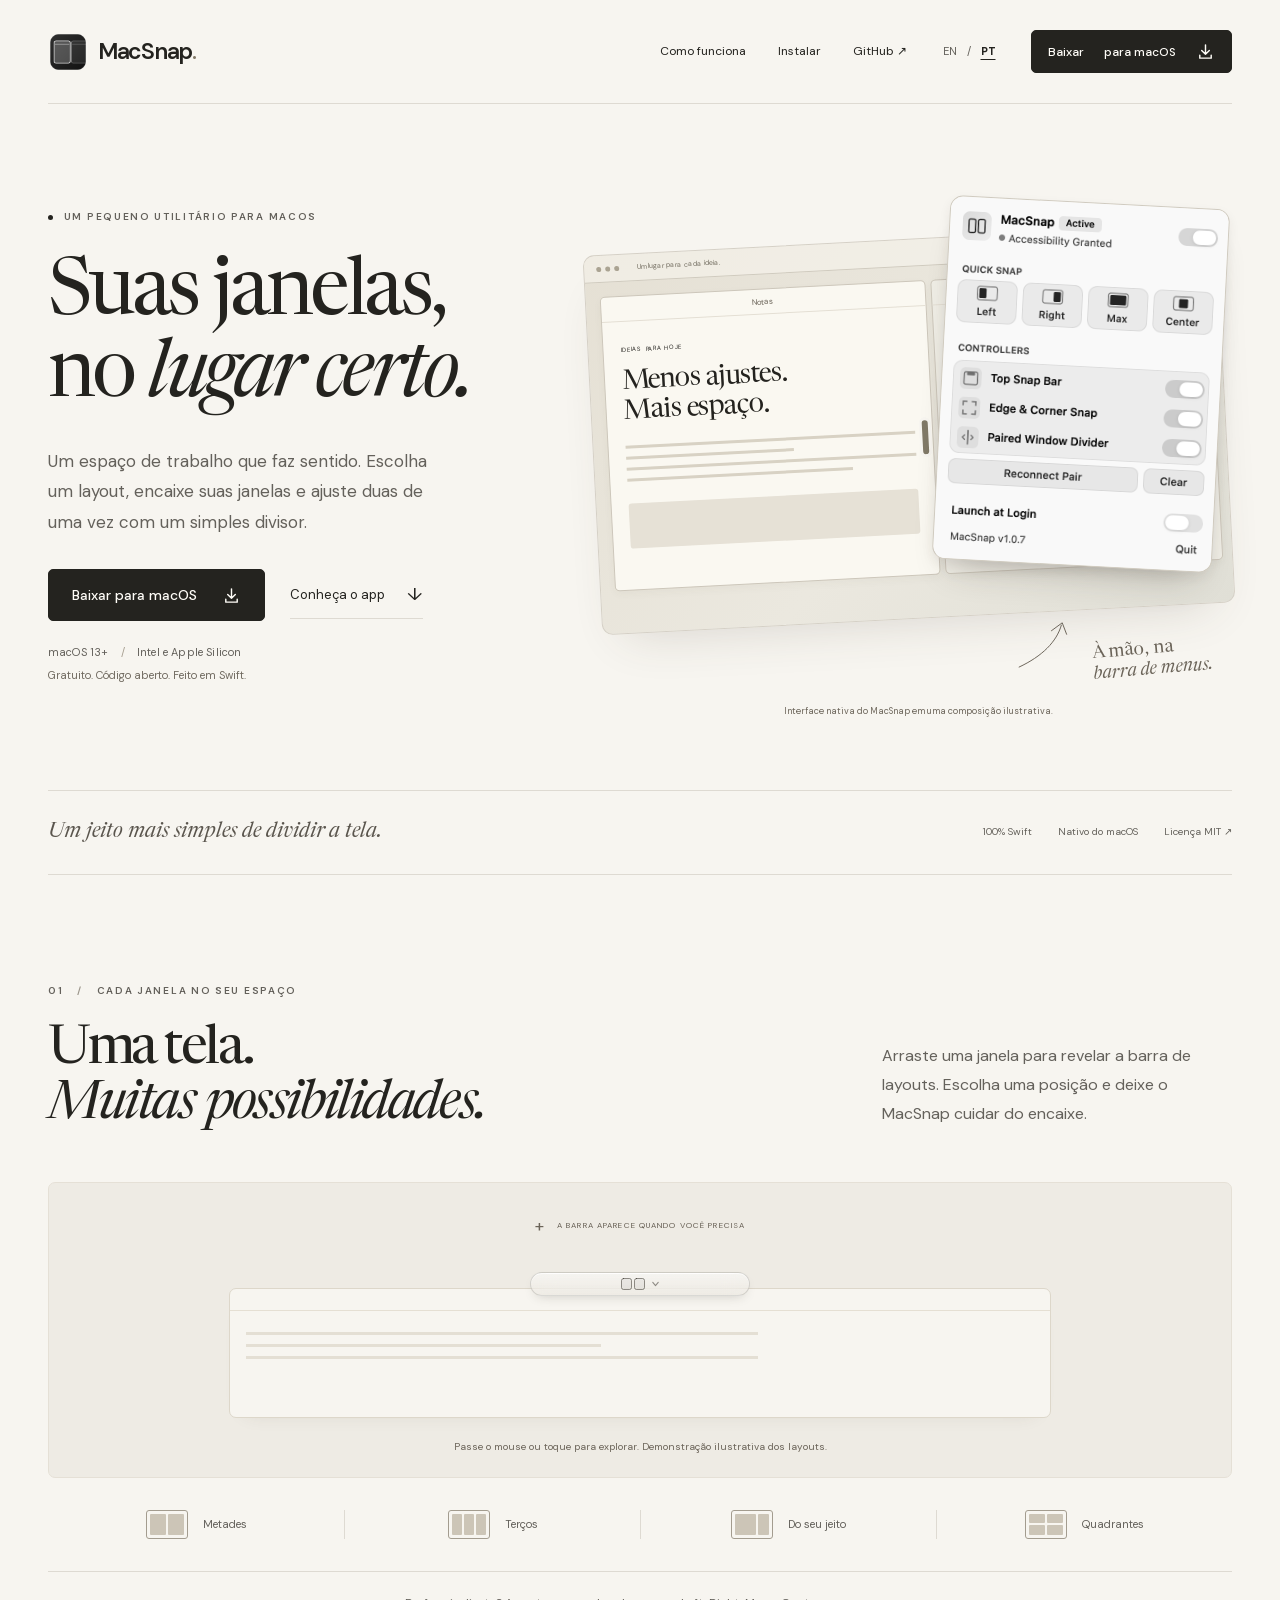
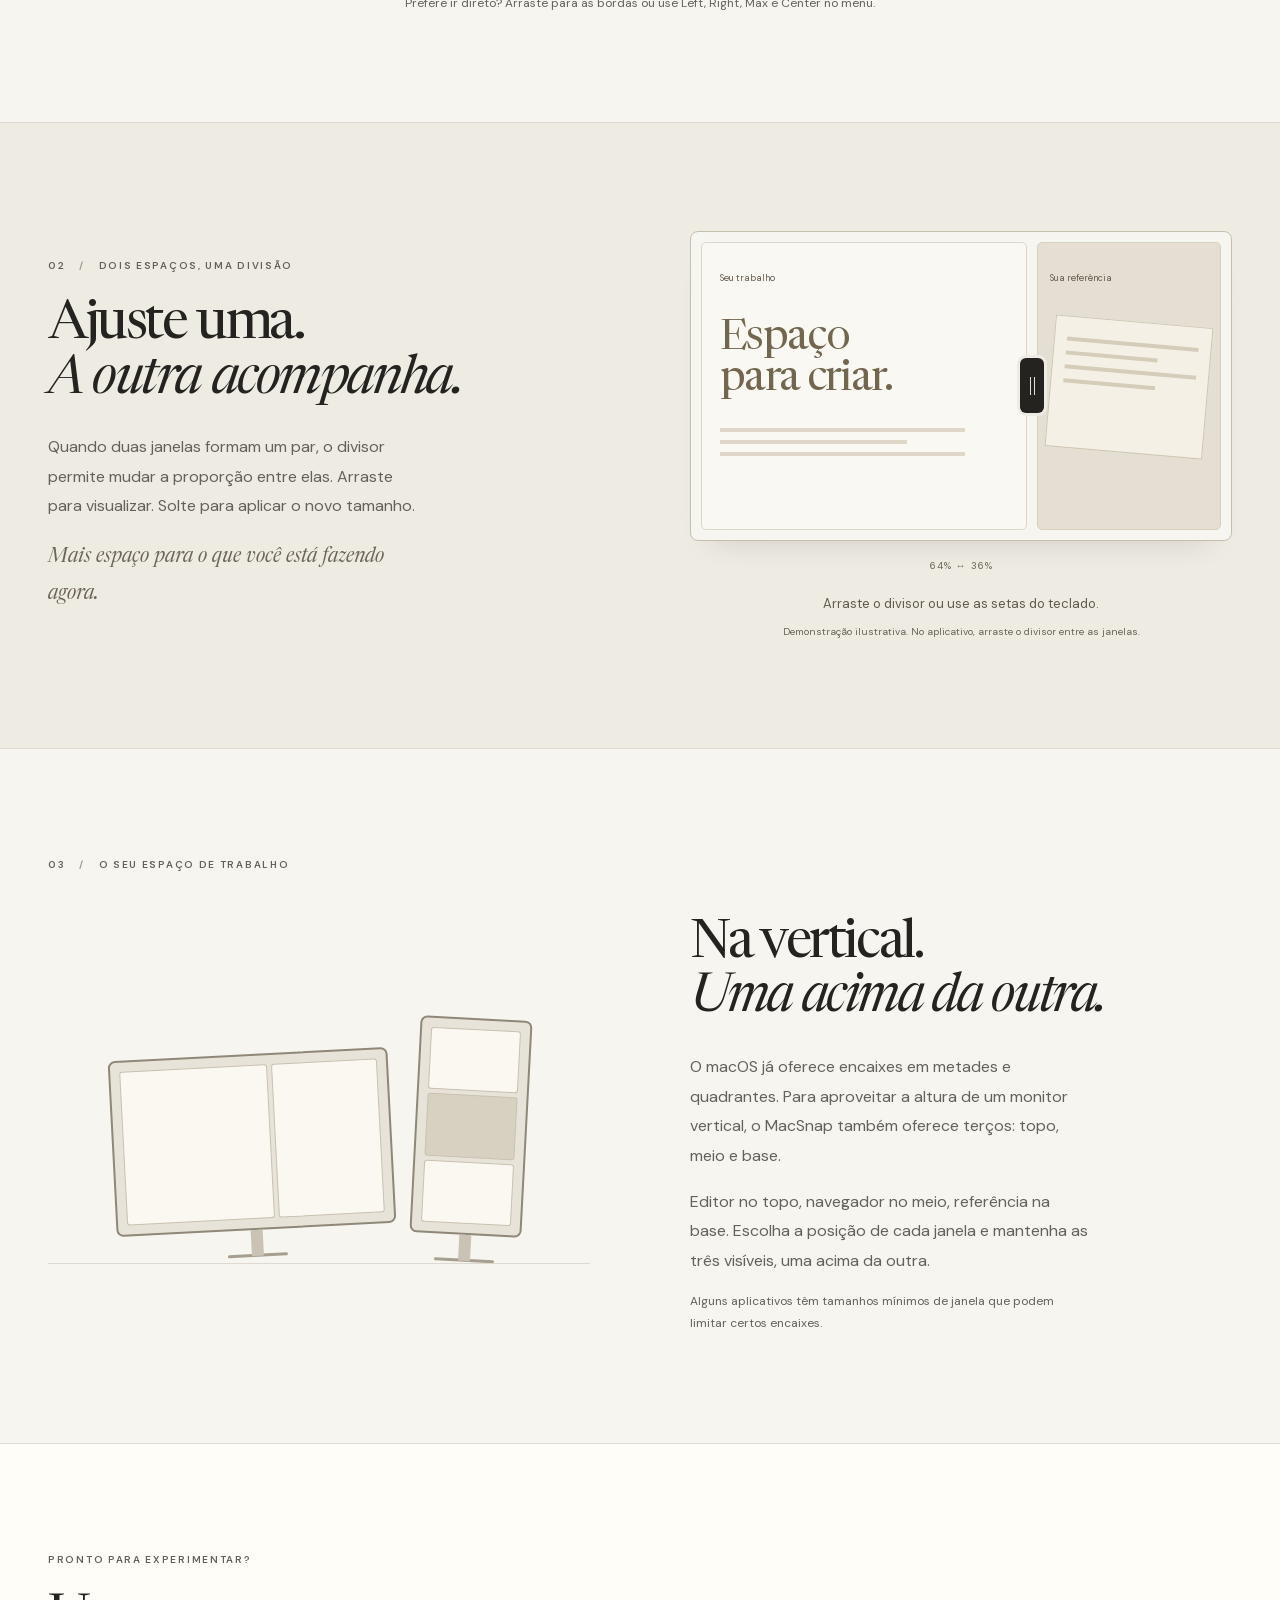
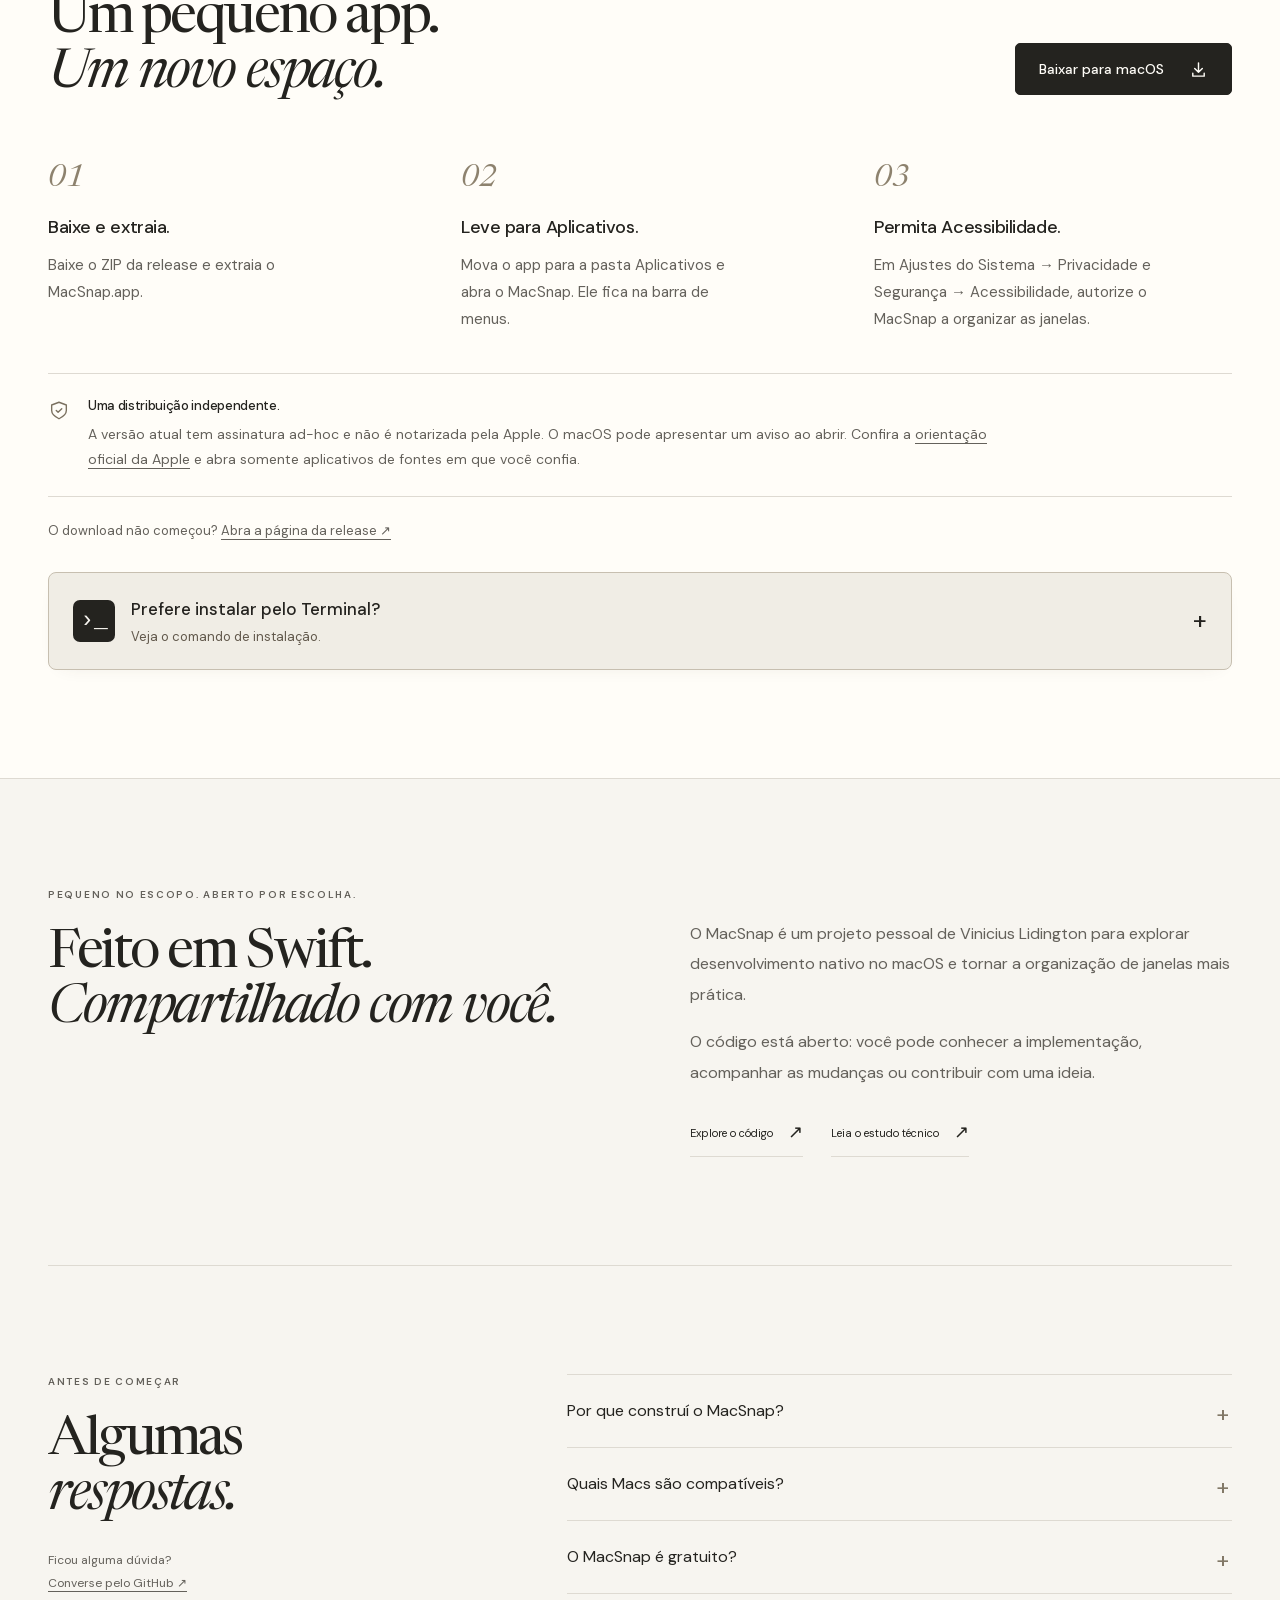
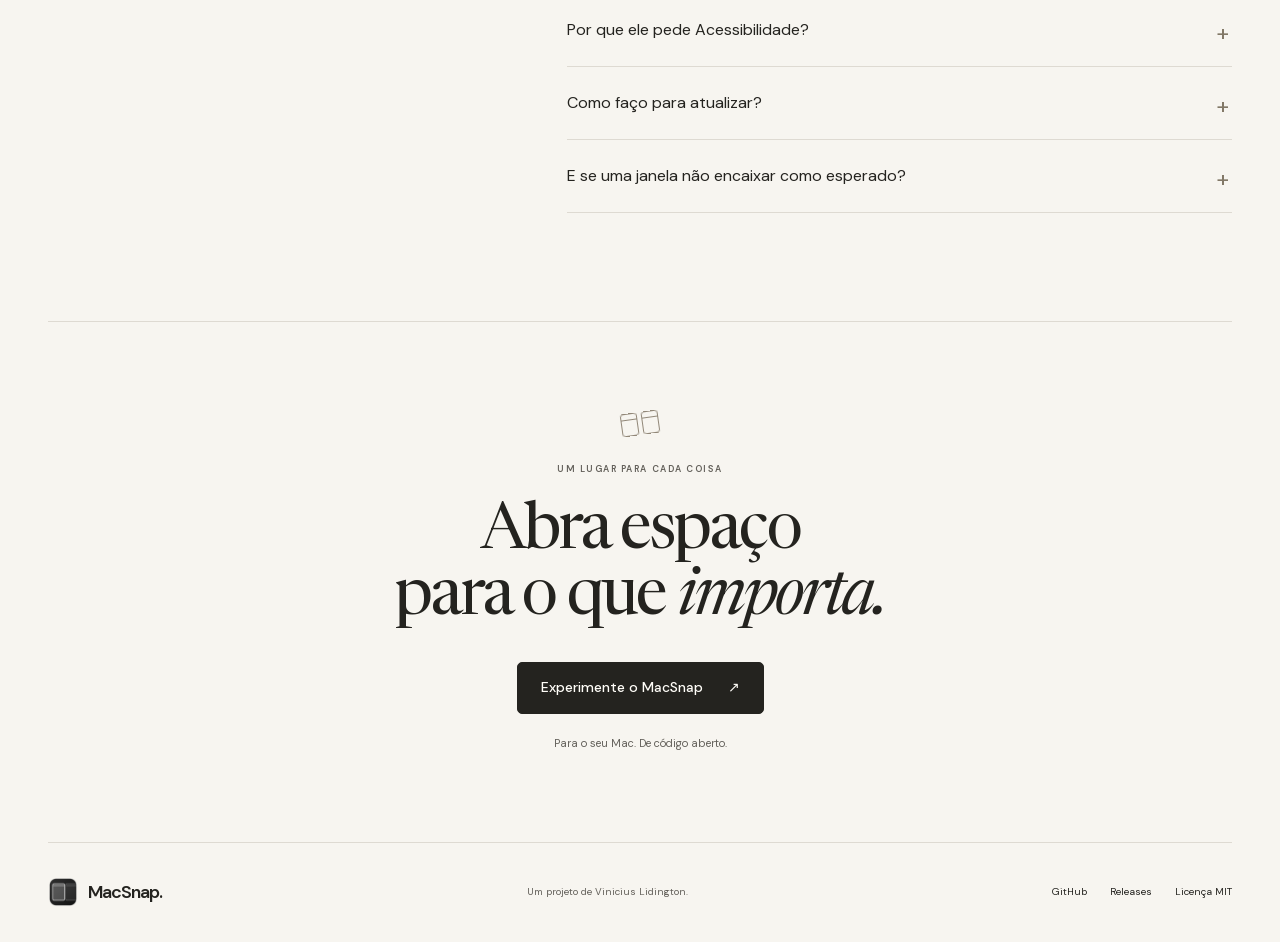
==== commit 3048bb4b: "feat: package MacSnap in a drag-to-Applications installer" ====
--- a/site/pt/index.html
+++ b/site/pt/index.html
@@ -472,7 +472,7 @@
               <span class="step-number">01</span>
               <h3>Baixe e extraia.</h3>
               <p>
-                Baixe o ZIP da release e extraia o <strong>MacSnap.app</strong>.
+                Baixe o ZIP da release e extraia o MacSnap.app.
               </p>
             </li>
             <li>
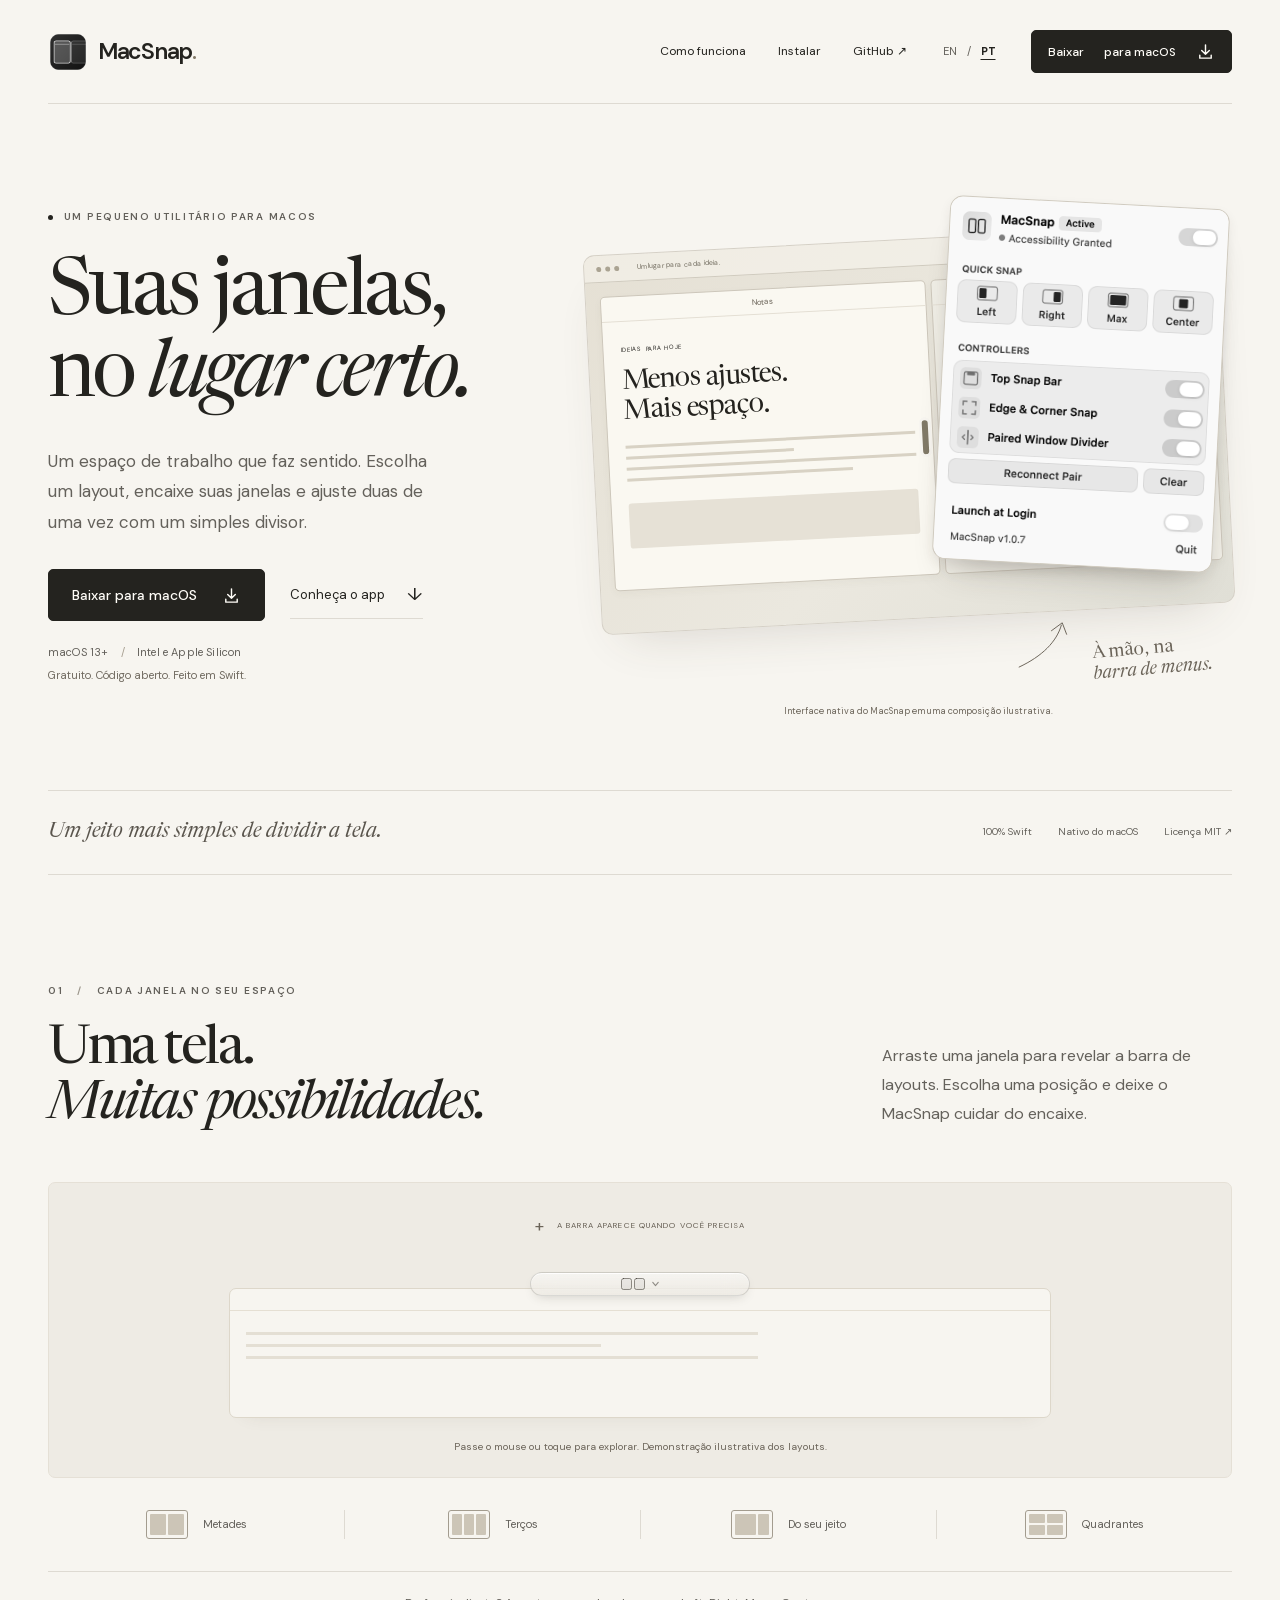
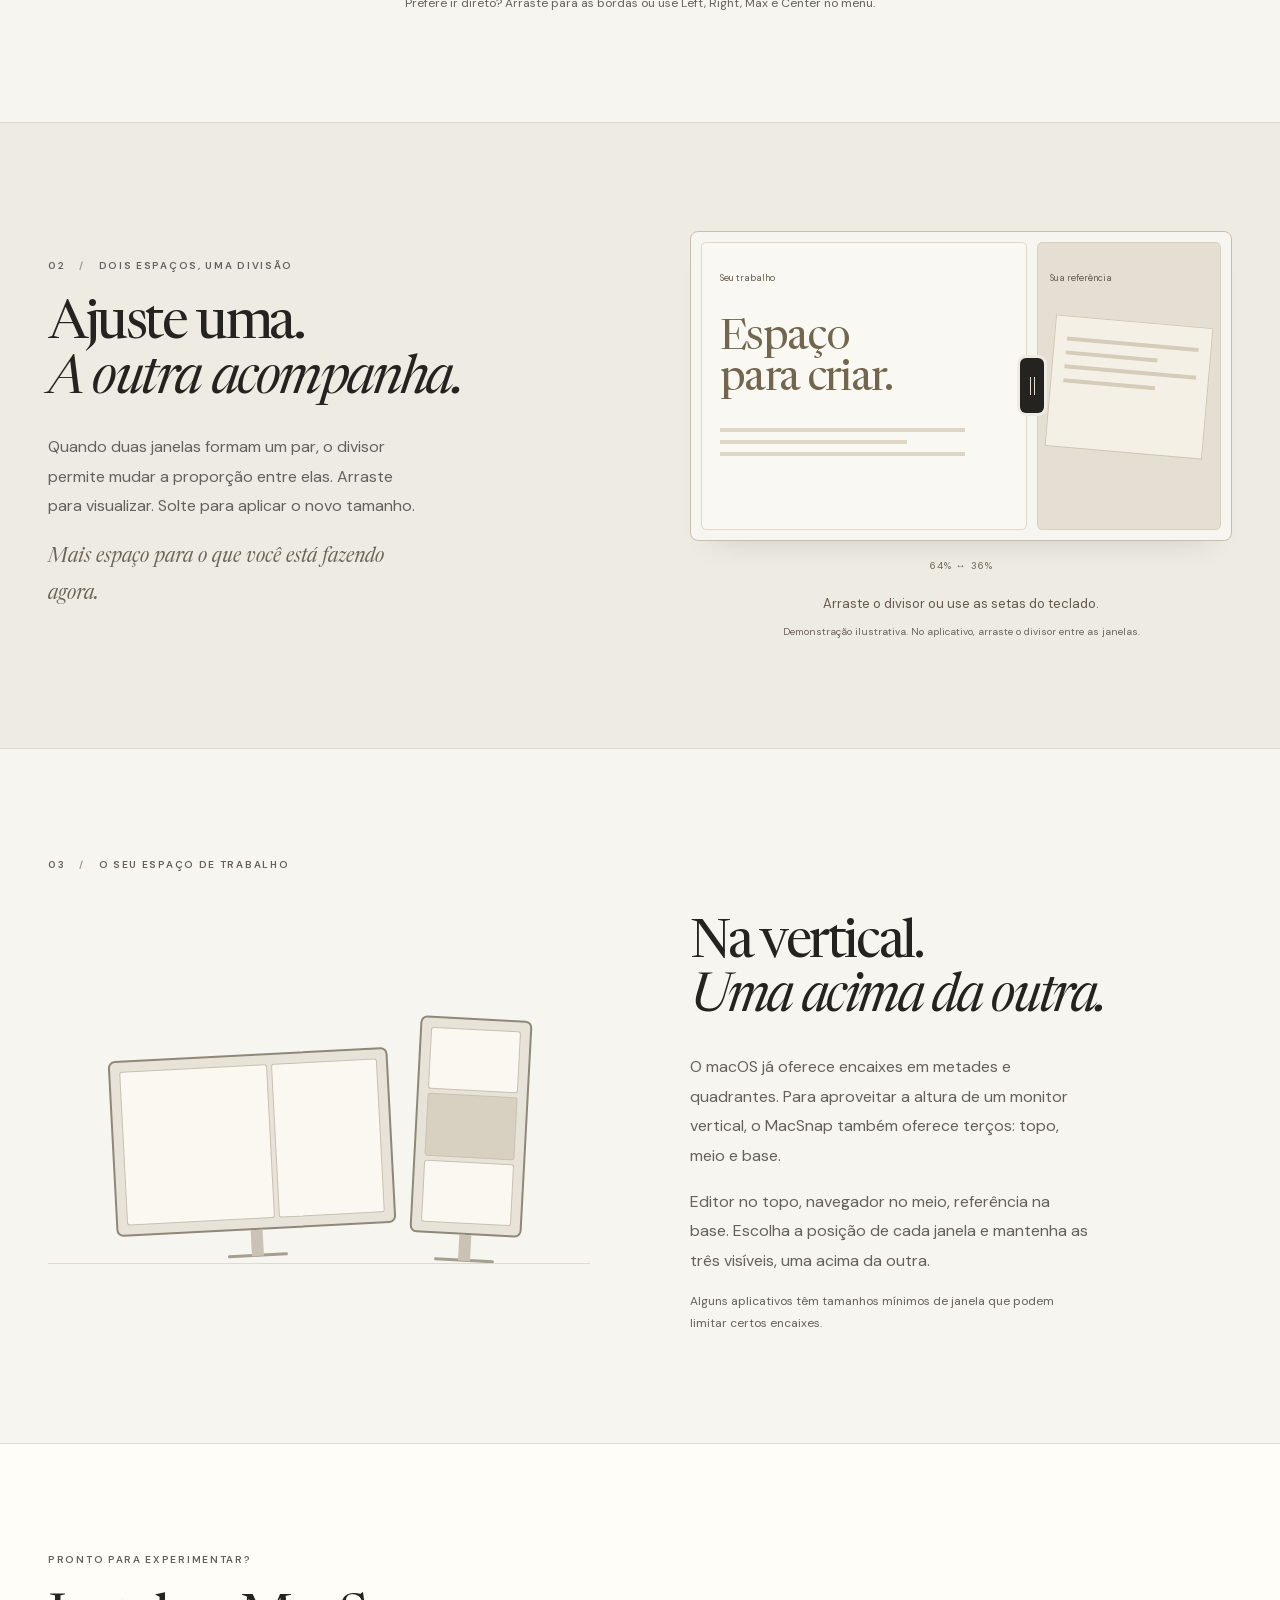
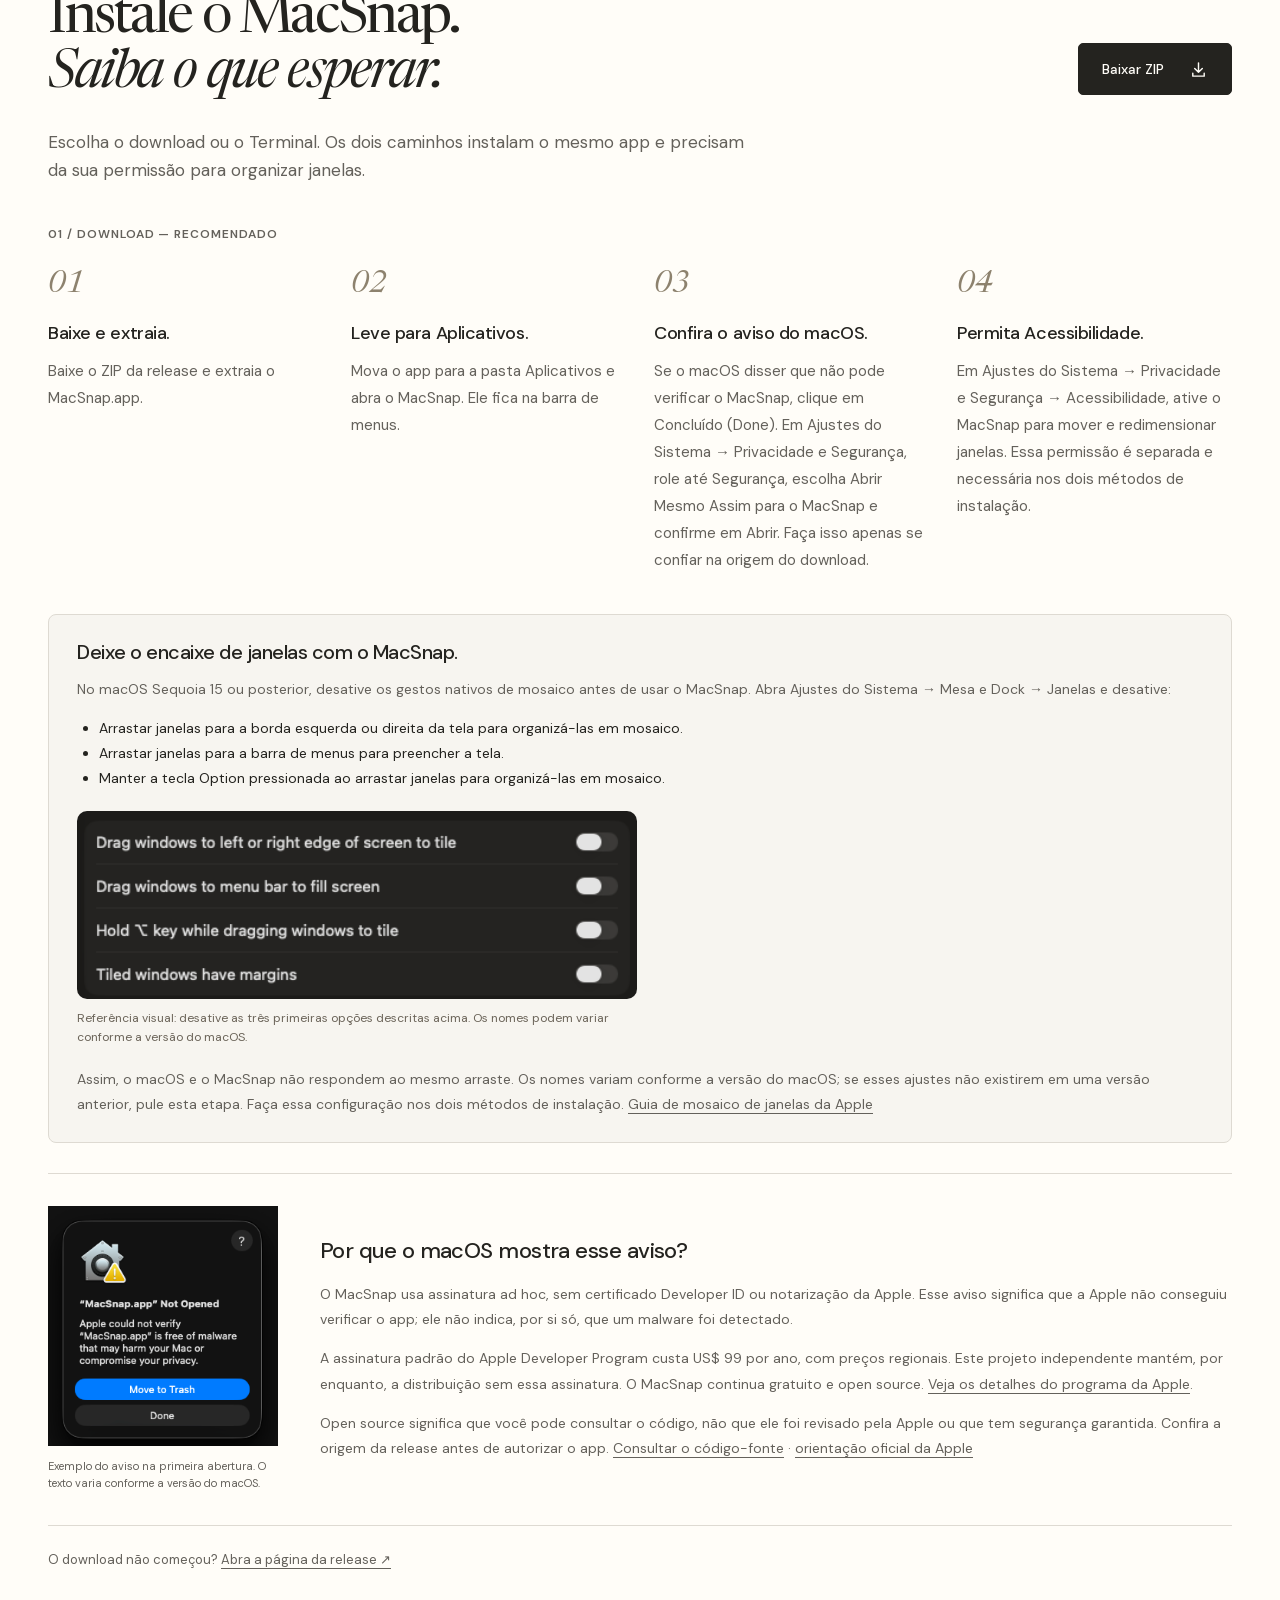
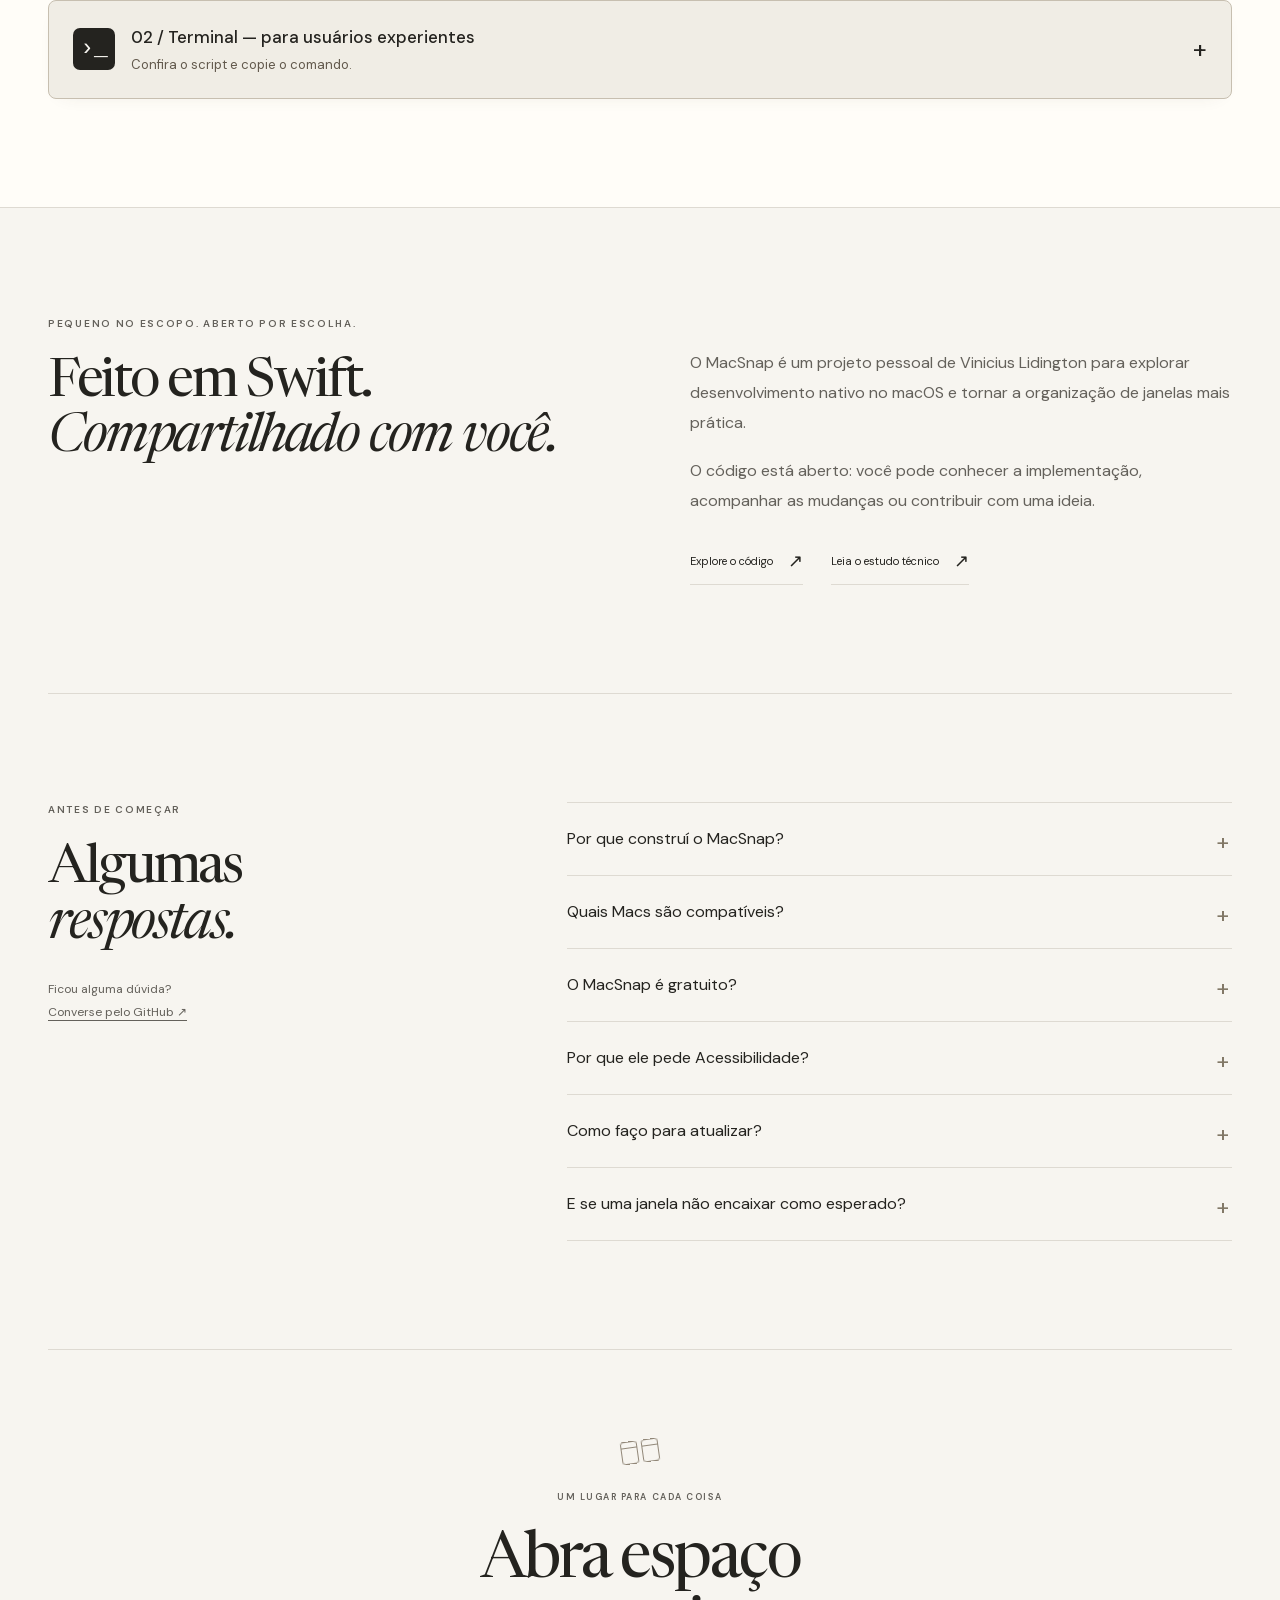
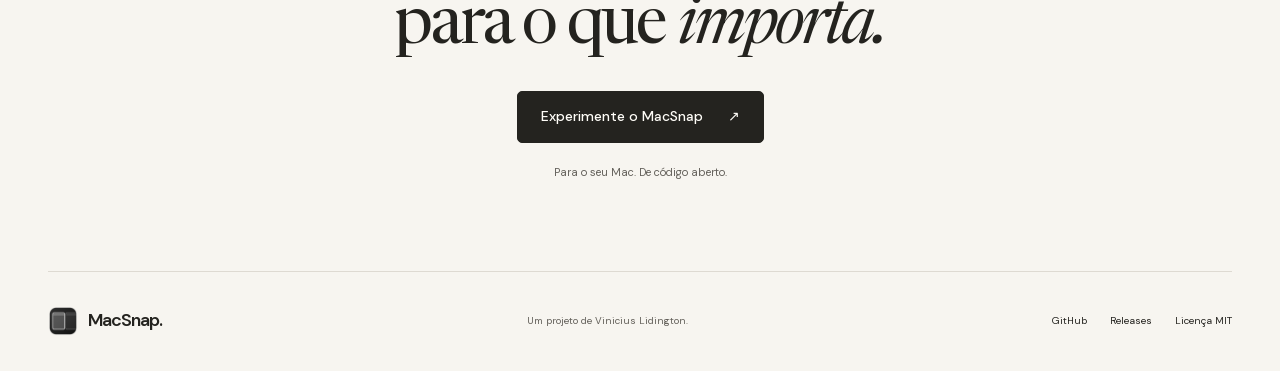
==== commit ccc3a64d: "feat: publish verified build revisions with bilingual installation guidance Keep display version 1.0" ====
--- a/site/pt/index.html
+++ b/site/pt/index.html
@@ -94,7 +94,7 @@
       </div>
       <a
         class="button button-small header-download" aria-label="Baixar para macOS"
-        href="https://github.com/viniciuslidington/MacSnap/releases/latest/download/MacSnap.app.zip"
+        href="#instalar" data-install-link
         ><span class="header-download-label">Baixar</span> <span class="desktop-label">para macOS</span><svg aria-hidden="true" viewBox="0 0 20 20">
           <path d="M10 3v10m-4-4 4 4 4-4M4 14v3h12v-3" /></svg></a>
     </header>
@@ -111,7 +111,7 @@
           <div class="hero-actions">
             <a
               class="button"
-              href="https://github.com/viniciuslidington/MacSnap/releases/latest/download/MacSnap.app.zip"
+              href="#instalar" data-install-link
               >Baixar para macOS<svg aria-hidden="true" viewBox="0 0 20 20">
                 <path d="M10 3v10m-4-4 4 4 4-4M4 14v3h12v-3" /></svg></a><a class="text-link" href="#como-funciona"
               >Conheça o app <span aria-hidden="true">↓</span></a>
@@ -458,15 +458,17 @@
             <div>
               <p class="eyebrow">PRONTO PARA EXPERIMENTAR?</p>
               <h2 id="install-title">
-                Um pequeno app.<br /><em>Um novo espaço.</em>
+                Instale o MacSnap.<br /><em>Saiba o que esperar.</em>
               </h2>
             </div>
             <a
               class="button"
-              href="https://github.com/viniciuslidington/MacSnap/releases/latest/download/MacSnap.app.zip"
-              >Baixar para macOS<svg aria-hidden="true" viewBox="0 0 20 20">
+              href="https://github.com/viniciuslidington/MacSnap/releases/latest/download/MacSnap.app.zip" data-release-download
+              >Baixar ZIP<svg aria-hidden="true" viewBox="0 0 20 20">
                 <path d="M10 3v10m-4-4 4 4 4-4M4 14v3h12v-3" /></svg></a>
           </div>
+          <p class="install-intro">Escolha o download ou o Terminal. Os dois caminhos instalam o mesmo app e precisam da sua permissão para organizar janelas.</p>
+          <p class="install-route-label">01 / DOWNLOAD — RECOMENDADO</p>
           <ol class="install-steps">
             <li>
               <span class="step-number">01</span>
@@ -484,25 +486,44 @@
             </li>
             <li>
               <span class="step-number">03</span>
+              <h3>Confira o aviso do macOS.</h3>
+              <p>Se o macOS disser que não pode verificar o MacSnap, clique em Concluído (Done). Em Ajustes do Sistema → Privacidade e Segurança, role até Segurança, escolha Abrir Mesmo Assim para o MacSnap e confirme em Abrir. Faça isso apenas se confiar na origem do download.</p>
+            </li>
+            <li>
+              <span class="step-number">04</span>
               <h3>Permita Acessibilidade.</h3>
               <p>
-                Em Ajustes do Sistema → Privacidade e Segurança → Acessibilidade, autorize o MacSnap a organizar as janelas.
+                Em Ajustes do Sistema → Privacidade e Segurança → Acessibilidade, ative o MacSnap para mover e redimensionar janelas. Essa permissão é separada e necessária nos dois métodos de instalação.
               </p>
             </li>
           </ol>
+          <aside class="native-tiling-note" aria-labelledby="native-tiling-title">
+            <h3 id="native-tiling-title">Deixe o encaixe de janelas com o MacSnap.</h3>
+            <p>No macOS Sequoia 15 ou posterior, desative os gestos nativos de mosaico antes de usar o MacSnap. Abra Ajustes do Sistema → Mesa e Dock → Janelas e desative:</p>
+            <ul>
+              <li>Arrastar janelas para a borda esquerda ou direita da tela para organizá-las em mosaico.</li>
+              <li>Arrastar janelas para a barra de menus para preencher a tela.</li>
+              <li>Manter a tecla Option pressionada ao arrastar janelas para organizá-las em mosaico.</li>
+            </ul>
+            <figure class="native-tiling-example">
+              <img src="../assets/macos-window-tiling-settings.png" width="472" height="158"
+                   loading="lazy" alt="Ajustes de mosaico de janelas do macOS em inglês, com as opções de bordas, barra de menus, arraste com Option e margens desativadas." />
+              <figcaption>Referência visual: desative as três primeiras opções descritas acima. Os nomes podem variar conforme a versão do macOS.</figcaption>
+            </figure>
+            <p>Assim, o macOS e o MacSnap não respondem ao mesmo arraste. Os nomes variam conforme a versão do macOS; se esses ajustes não existirem em uma versão anterior, pule esta etapa. Faça essa configuração nos dois métodos de instalação. <a href="https://support.apple.com/pt-br/guide/mac-help/mchl118087b0/mac">Guia de mosaico de janelas da Apple</a></p>
+          </aside>
           <aside class="installation-note" aria-labelledby="install-note-title">
-            <svg aria-hidden="true" viewBox="0 0 24 24">
-              <path d="M12 3 4 6v6c0 5 8 9 8 9s8-4 8-9V6l-8-3Z" />
-              <path d="m9 12 2 2 4-4" />
-            </svg>
-            <div>
-              <h3 id="install-note-title">Uma distribuição independente.</h3>
-              <p>
-                A versão atual tem assinatura ad-hoc e não é notarizada pela Apple. O macOS pode apresentar um aviso ao abrir. Confira a
-                <a href="https://support.apple.com/pt-br/102445"
-                  >orientação oficial da Apple</a>
-                e abra somente aplicativos de fontes em que você confia.
-              </p>
+            <figure class="gatekeeper-example">
+              <img src="../assets/macos-open-warning.png" width="300" height="313"
+                   loading="lazy" alt="Aviso do macOS: a Apple não pôde verificar se MacSnap.app está livre de malware. Botões: Mover para o Lixo e Concluído." />
+              <figcaption>Exemplo do aviso na primeira abertura. O texto varia conforme a versão do macOS.</figcaption>
+            </figure>
+            <div class="installation-explanation">
+              <h3 id="install-note-title">Por que o macOS mostra esse aviso?</h3>
+              <p>O MacSnap usa assinatura ad hoc, sem certificado Developer ID ou notarização da Apple. Esse aviso significa que a Apple não conseguiu verificar o app; ele não indica, por si só, que um malware foi detectado.</p>
+              <p>A assinatura padrão do Apple Developer Program custa US$ 99 por ano, com preços regionais. Este projeto independente mantém, por enquanto, a distribuição sem essa assinatura. O MacSnap continua gratuito e open source. <a href="https://developer.apple.com/programs/enroll/">Veja os detalhes do programa da Apple</a>.</p>
+              <p>Open source significa que você pode consultar o código, não que ele foi revisado pela Apple ou que tem segurança garantida. Confira a origem da release antes de autorizar o app. <a href="https://github.com/viniciuslidington/MacSnap">Consultar o código-fonte</a> ·
+                <a href="https://support.apple.com/pt-br/102445">orientação oficial da Apple</a></p>
             </div>
           </aside>
           <p class="release-fallback">
@@ -511,20 +532,21 @@
               href="https://github.com/viniciuslidington/MacSnap/releases/latest"
               >Abra a página da release <span aria-hidden="true">↗</span></a>
           </p>
-          <details class="terminal-install">
+          <details class="terminal-install" id="terminal-install">
             <summary>
               <span class="terminal-icon" aria-hidden="true">›_</span>
               <span
-                ><strong>Prefere instalar pelo Terminal?</strong><span class="terminal-subtitle"
-                  >Veja o comando de instalação.</span></span>
+                ><strong>02 / Terminal — para usuários experientes</strong><span class="terminal-subtitle"
+                  >Confira o script e copie o comando.</span></span>
               <span class="terminal-chevron" aria-hidden="true">+</span>
             </summary>
             <p>
-              O instalador baixa o app, configura o início de sessão e abre os ajustes de Acessibilidade. Você pode
+              Este comando baixa e executa nosso instalador. Ele instala a release mais recente em Aplicativos, configura a abertura no login e abre os ajustes de Acessibilidade. Se não conseguir baixar uma release, tenta compilar o código-fonte. Antes de executar,
               <a
                 href="https://github.com/viniciuslidington/MacSnap/blob/main/install.sh"
-                >ler o script antes de executar</a>.
-            </p>
+                >leia o script antes de executar</a>.
+            </p>
+            <p>Downloads pelo curl podem não receber a mesma marca de quarentena dos downloads pelo navegador, então o aviso de primeira abertura pode ser diferente. Isso não é notarização nem garantia de instalação sem avisos. A permissão de Acessibilidade continua necessária; o instalador não desativa o Gatekeeper nem remove atributos de quarentena.</p>
             <div class="code-box">
               <!-- prettier-ignore -->
               <code id="install-command">/bin/bash -c "$(curl -fsSL https://raw.githubusercontent.com/viniciuslidington/MacSnap/main/install.sh)"</code>
@@ -533,6 +555,7 @@
               </button>
             </div>
             <p class="copy-status" role="status" aria-live="polite"></p>
+            <p>Após instalar, procure o MacSnap na barra de menus. Se o encaixe parar depois de atualizar, remova a entrada antiga em Acessibilidade e adicione /Applications/MacSnap.app novamente.</p>
           </details>
         </div>
       </section>
@@ -641,7 +664,7 @@
         </h2>
         <a
           class="button"
-          href="https://github.com/viniciuslidington/MacSnap/releases/latest/download/MacSnap.app.zip"
+          href="#instalar" data-install-link
           >Experimente o MacSnap <span aria-hidden="true">↗</span></a>
         <p>Para o seu Mac. De código aberto.</p>
       </section>
--- a/site/styles.css
+++ b/site/styles.css
@@ -2396,3 +2396,80 @@
   display: inline-block;
   padding-block: 6px;
 }
+
+/* Installation: one download destination, with both permission steps in view. */
+.install-intro {
+  max-width: 700px;
+  margin-top: 26px;
+}
+.install-route-label {
+  margin-top: 40px;
+  font-size: 12px;
+  font-weight: 600;
+  letter-spacing: .08em;
+}
+.install-steps {
+  grid-template-columns: repeat(4, minmax(0, 1fr));
+  gap: 28px;
+  margin-top: 26px;
+}
+.installation-note {
+  align-items: center;
+  gap: 42px;
+  padding-block: 32px;
+}
+.gatekeeper-example {
+  flex: 0 0 230px;
+  margin: 0;
+}
+.gatekeeper-example img {
+  display: block;
+  width: 100%;
+  height: auto;
+}
+.gatekeeper-example figcaption {
+  margin-top: 12px;
+  font-size: 11px;
+  line-height: 1.6;
+  color: var(--muted);
+}
+.installation-explanation h3 {
+  font-size: 22px;
+  line-height: 1.3;
+  margin-bottom: 16px;
+}
+.installation-explanation p + p {
+  margin-top: 14px;
+}
+.installation-explanation p {
+  font-size: 14px;
+}
+@media (max-width: 1000px) and (min-width: 701px) {
+  .install-steps { grid-template-columns: repeat(2, minmax(0, 1fr)); }
+}
+@media (max-width: 700px) {
+  .installation-note { flex-direction: column; align-items: stretch; gap: 26px; }
+  .gatekeeper-example { flex: none; width: min(230px, 100%); margin-inline: auto; }
+  .installation-explanation h3 { font-size: 20px; }
+  .installation-explanation p { font-size: 13px; }
+}
+
+.native-tiling-note {
+  padding: 24px 28px;
+  margin-bottom: 30px;
+  border: 1px solid var(--line);
+  border-radius: 8px;
+  background: var(--paper);
+}
+.native-tiling-note h3 { font-size: 20px; margin-bottom: 12px; }
+.native-tiling-note p, .native-tiling-note li { font-size: 14px; line-height: 1.8; }
+.native-tiling-note ul { padding-left: 22px; margin-block: 14px; }
+@media (max-width: 700px) {
+  .native-tiling-note { padding: 20px; }
+  .native-tiling-note h3 { font-size: 18px; }
+  .native-tiling-note p, .native-tiling-note li { font-size: 13px; }
+}
+
+.native-tiling-example { margin: 20px 0; max-width: 560px; }
+.native-tiling-example img { display: block; width: 100%; height: auto; border-radius: 10px; }
+.native-tiling-example figcaption { margin-top: 10px; font-size: 12px; line-height: 1.6; }
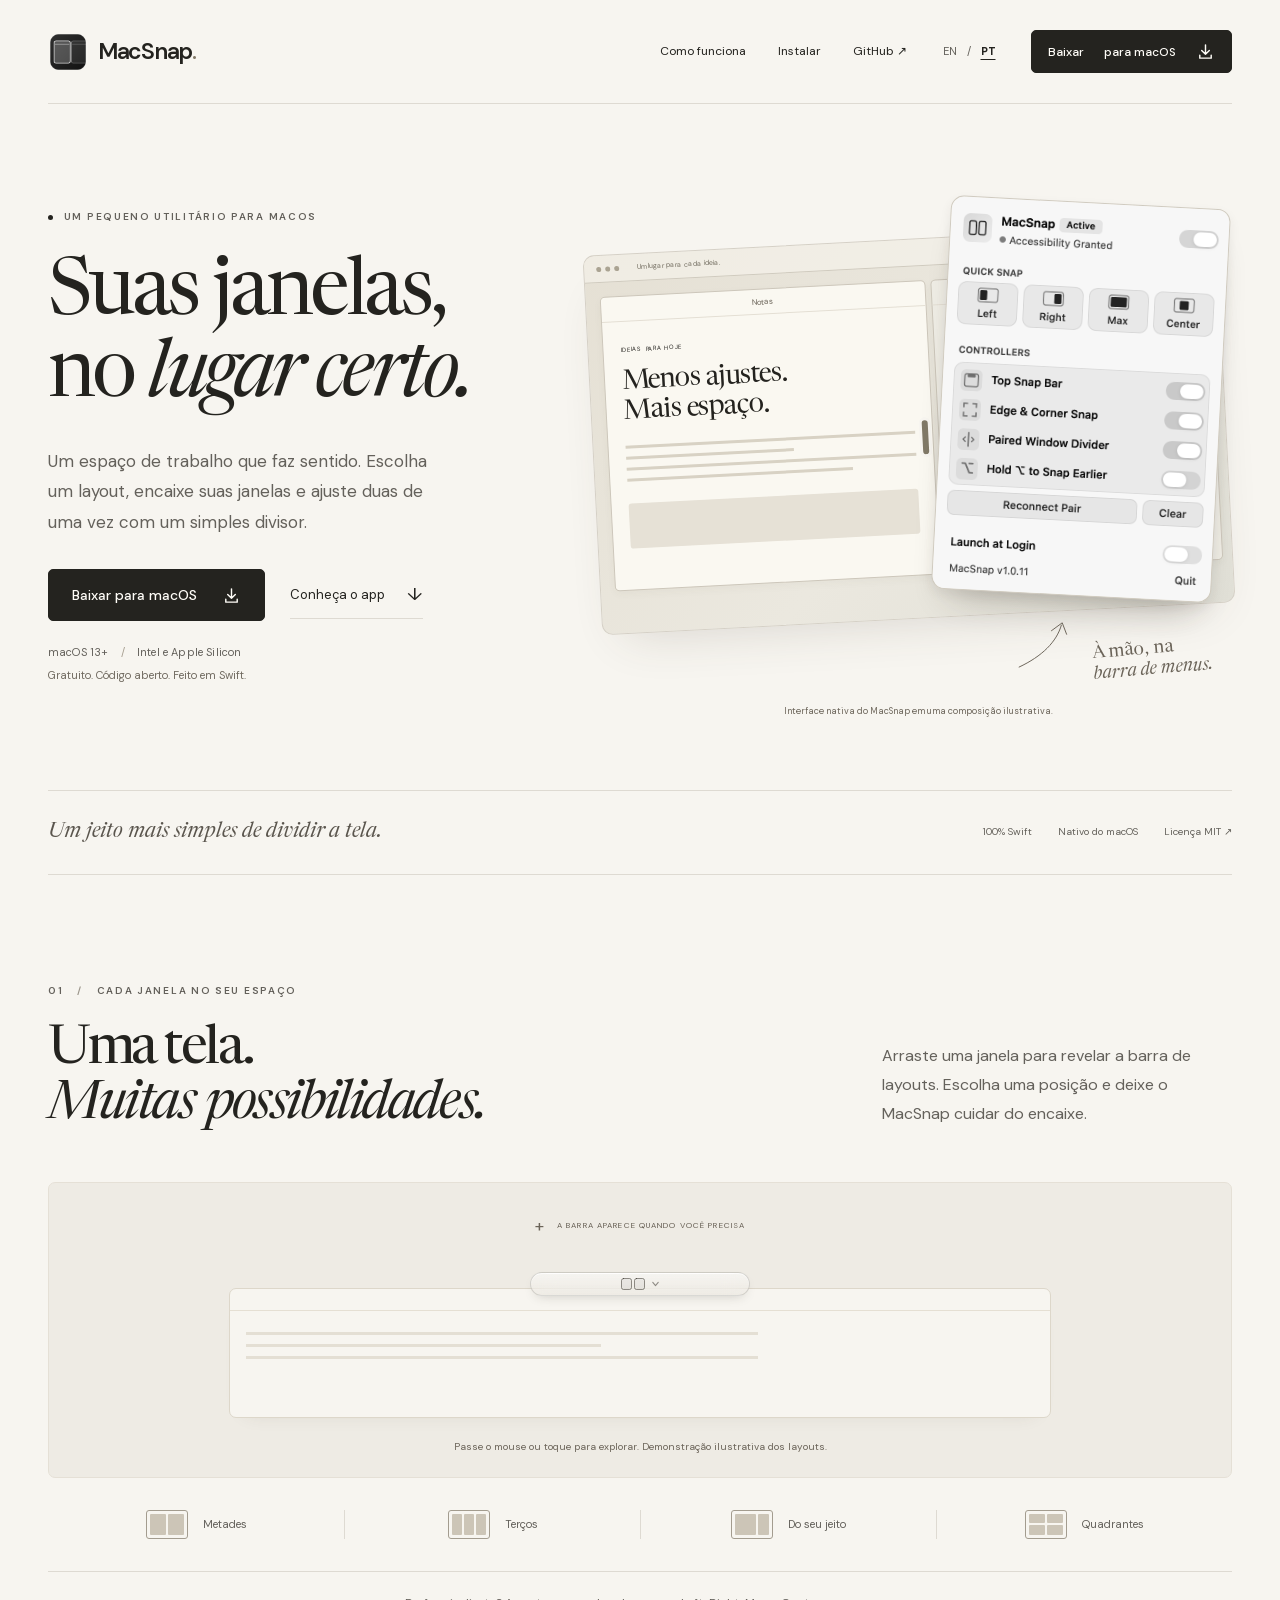
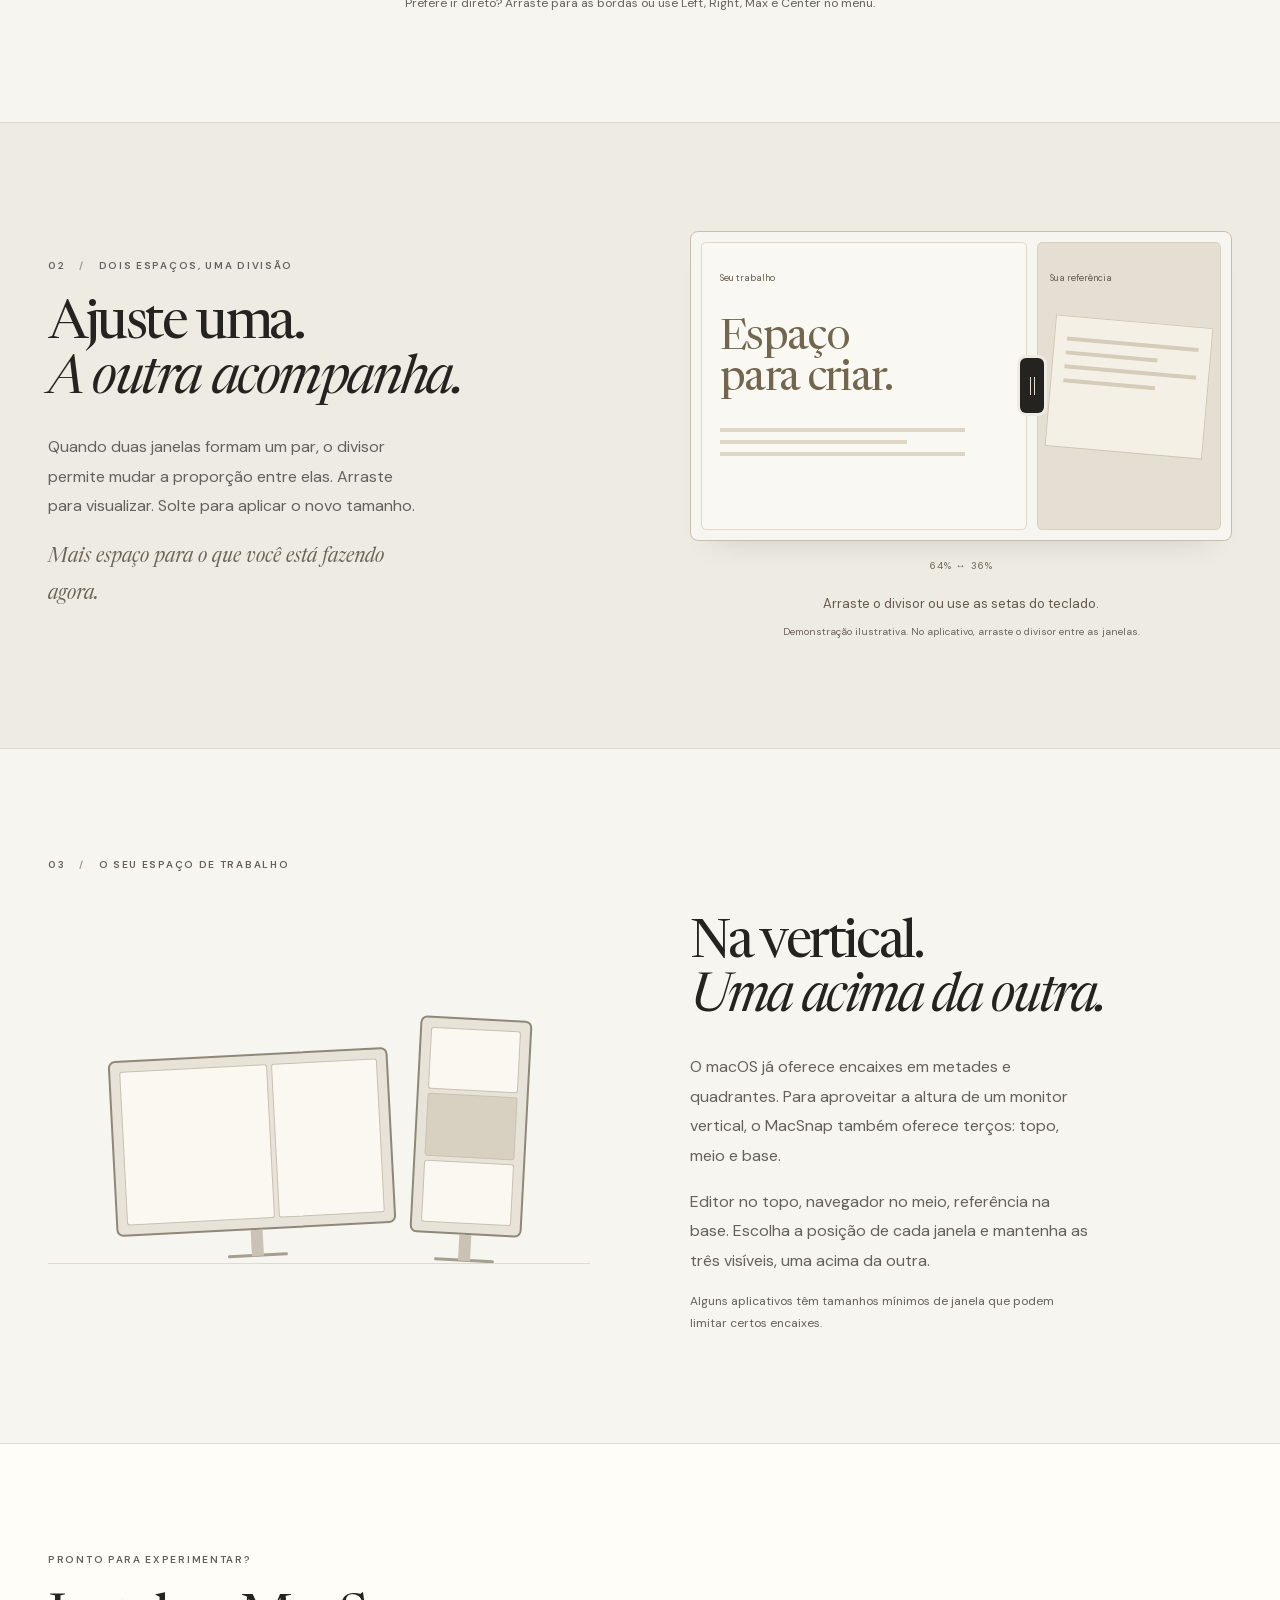
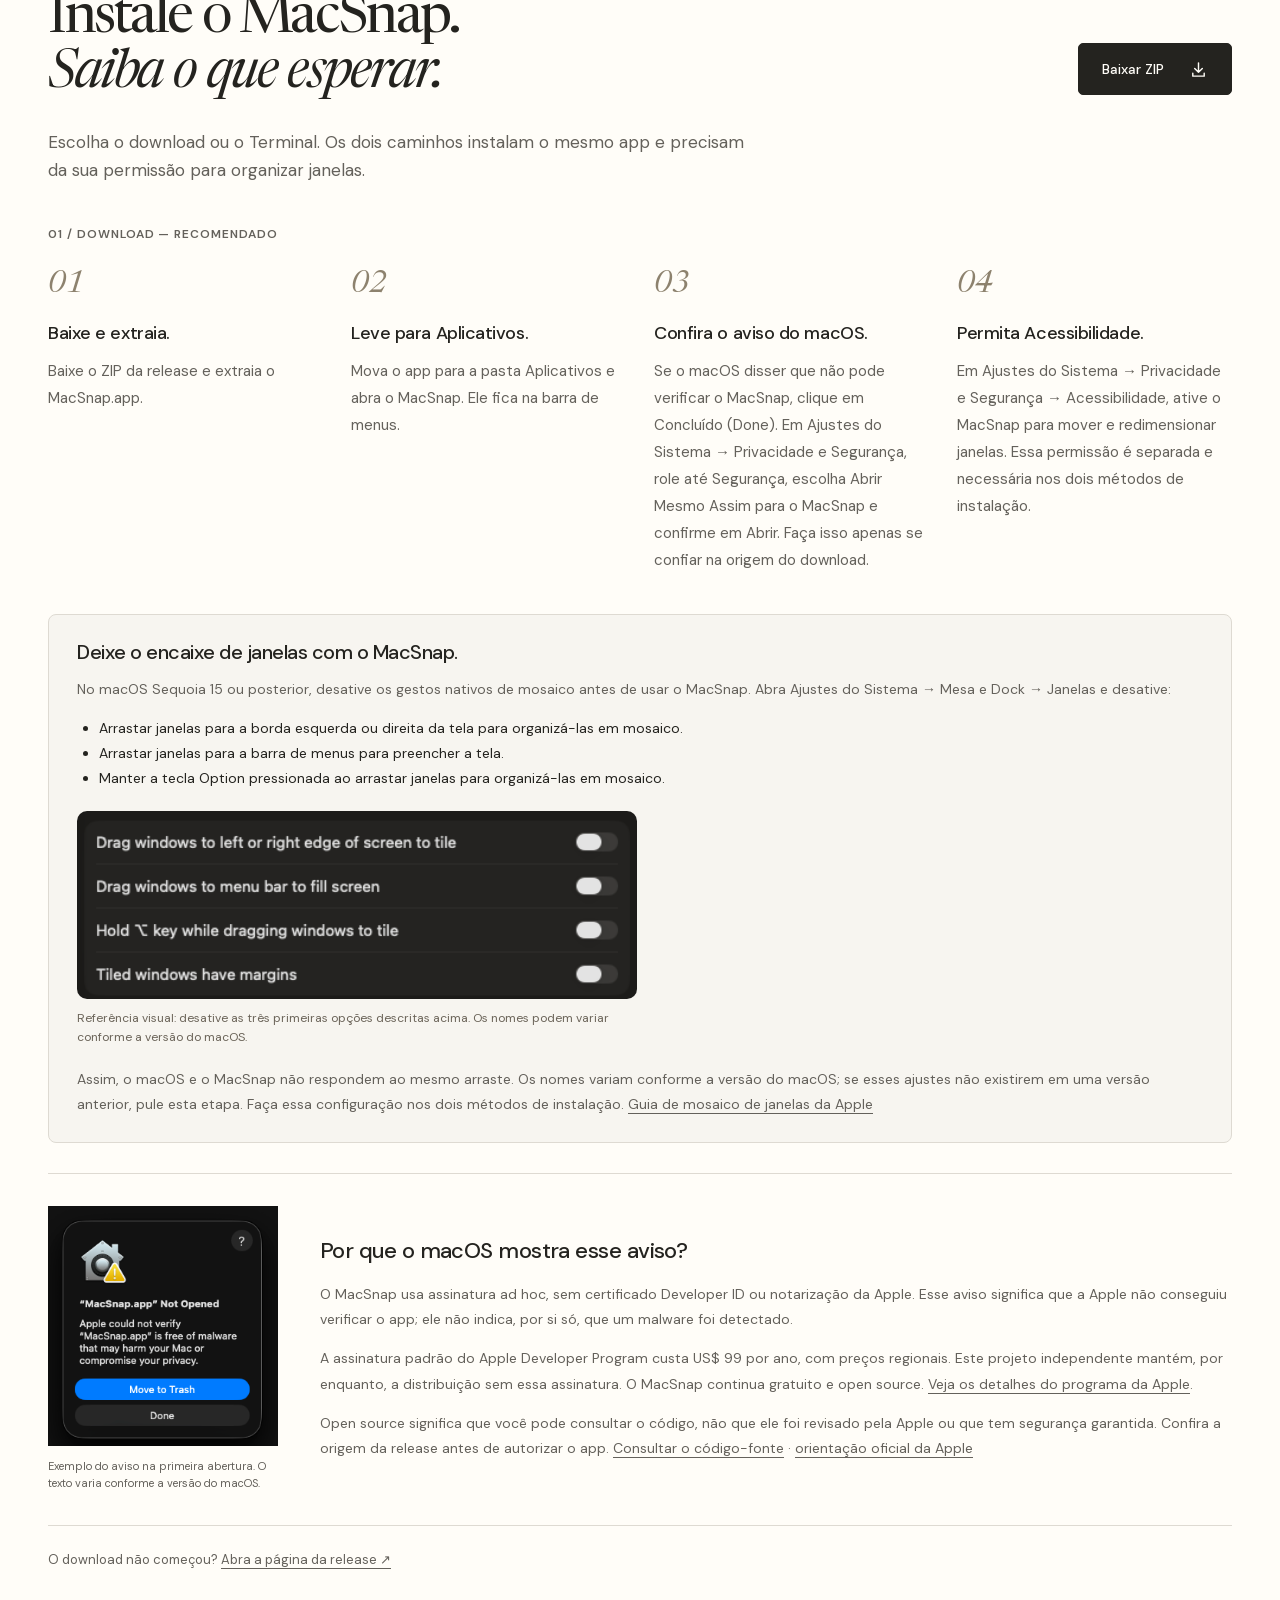
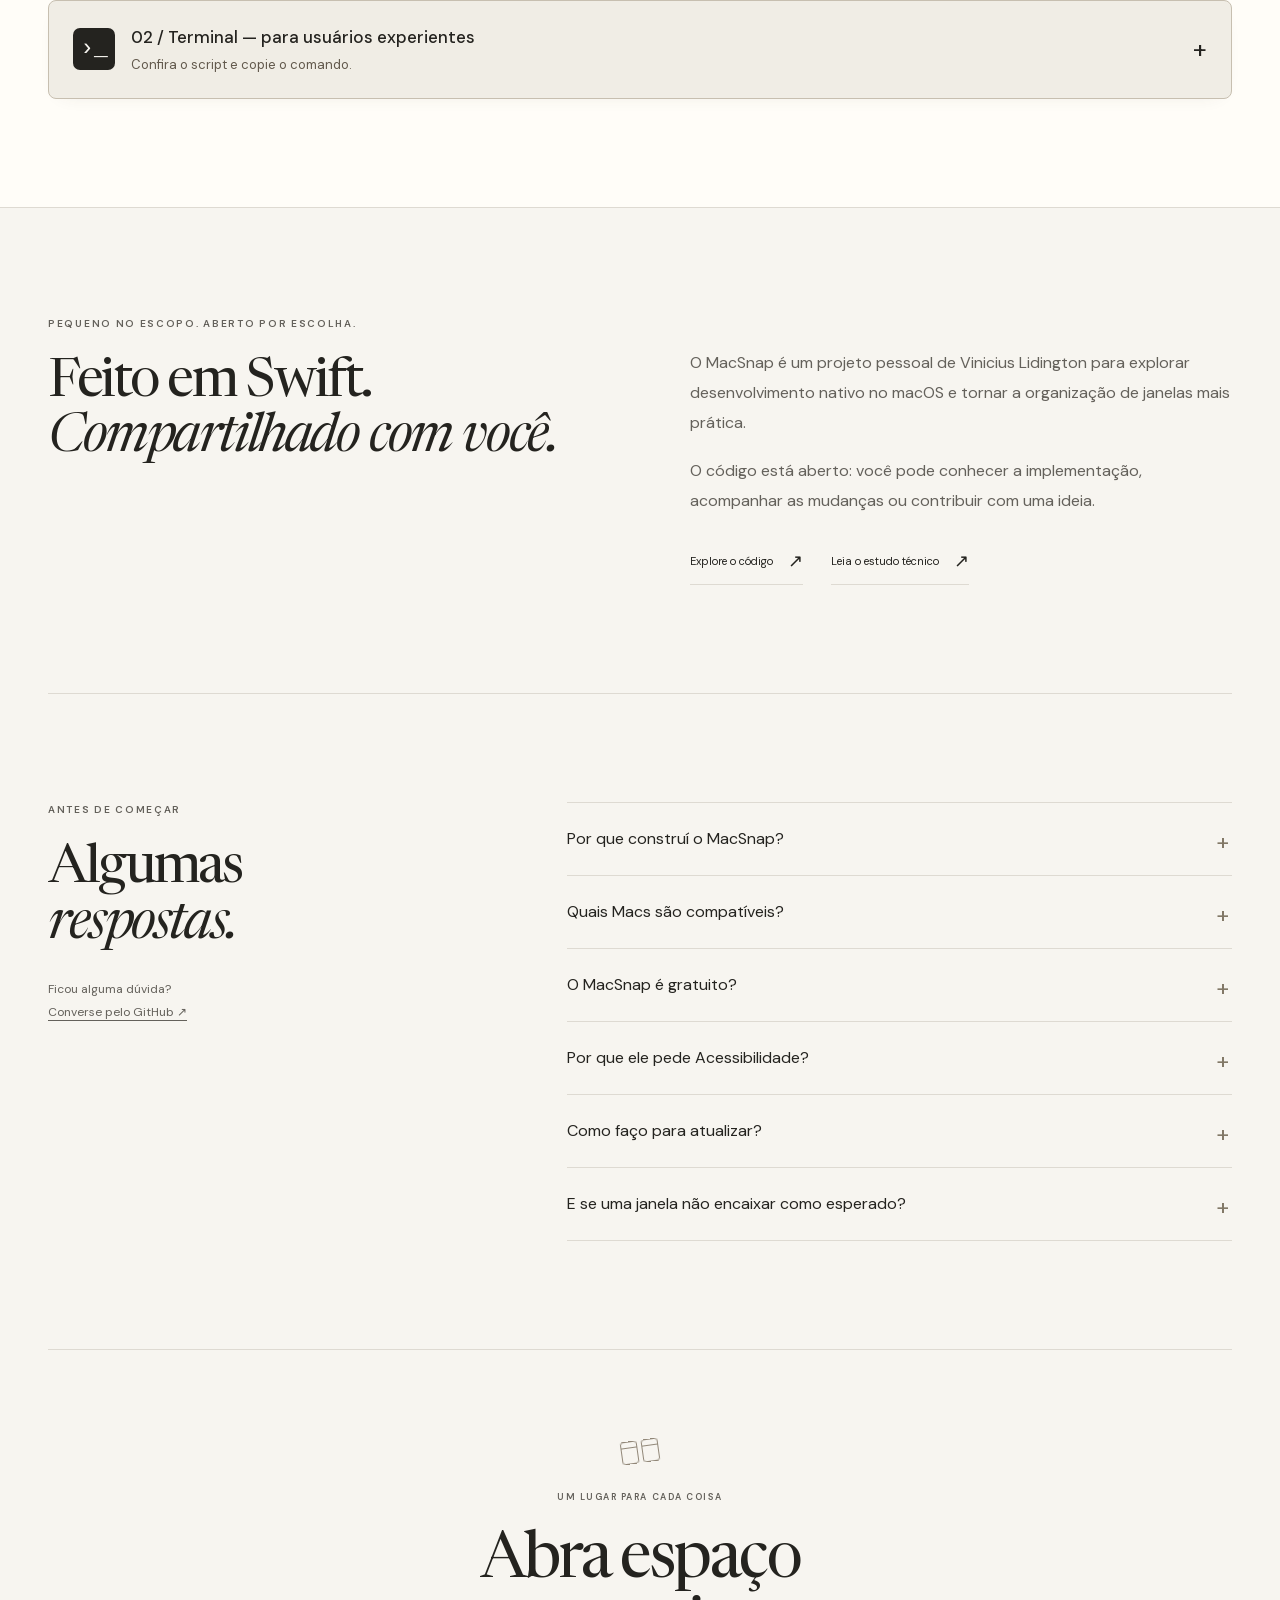
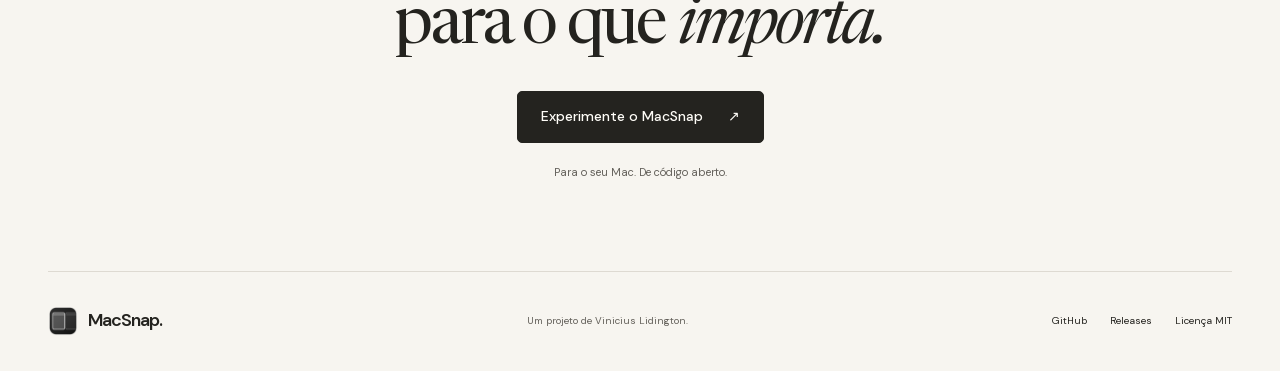
==== commit 3583788b: "docs: refresh website menu preview for Option snapping Render current native sections and version me" ====
--- a/site/pt/index.html
+++ b/site/pt/index.html
@@ -146,10 +146,10 @@
           </div>
           <div class="native-menu">
             <img
-              src="../assets/menu-native.png"
+              src="../assets/menu-native.png?v=1.0.11-build.12"
               width="620"
-              height="808"
-              alt="Controles nativos do MacSnap: Quick Snap com Left, Right, Max e Center, e opções de layouts, encaixe e divisor pareado."
+              height="874"
+              alt="Controles nativos do MacSnap: Quick Snap, barra de layouts, encaixe nas bordas, divisor pareado e o switch Hold Option to Snap Earlier."
               fetchpriority="high"
             />
           </div>
